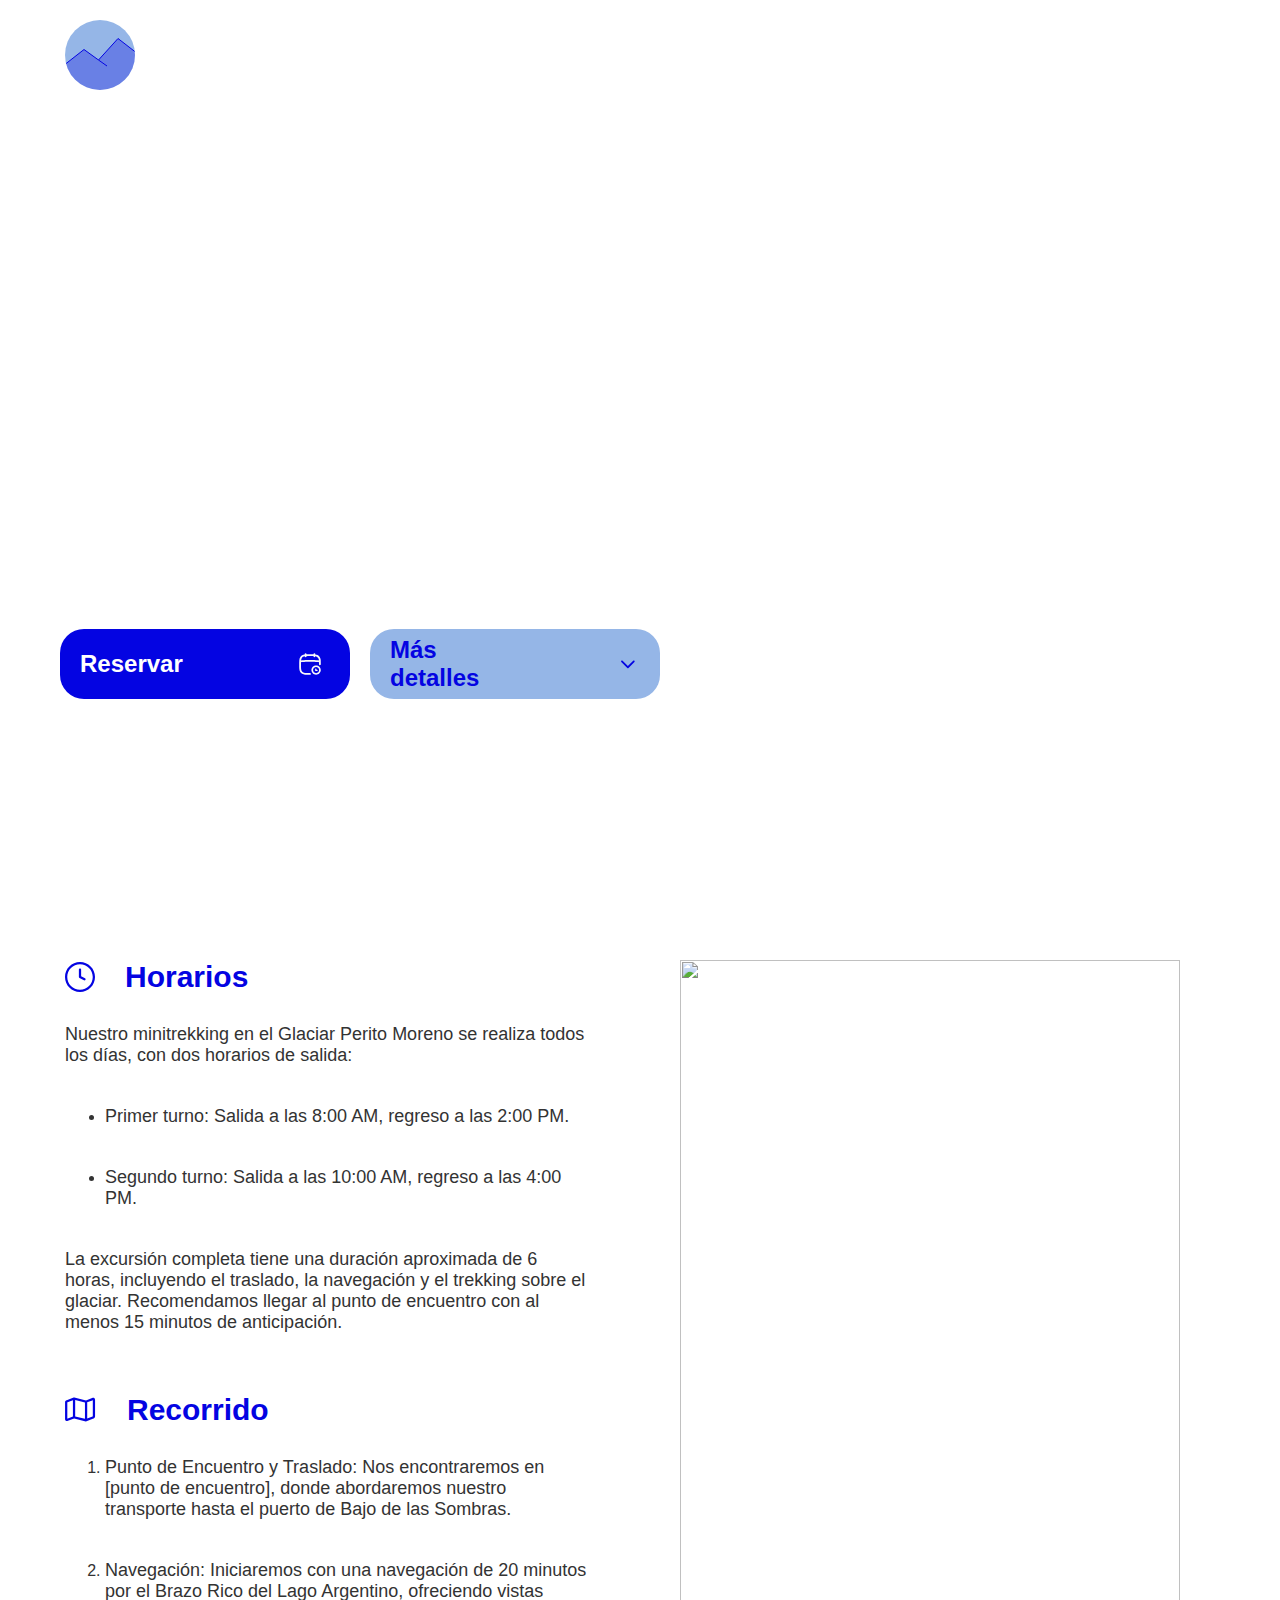
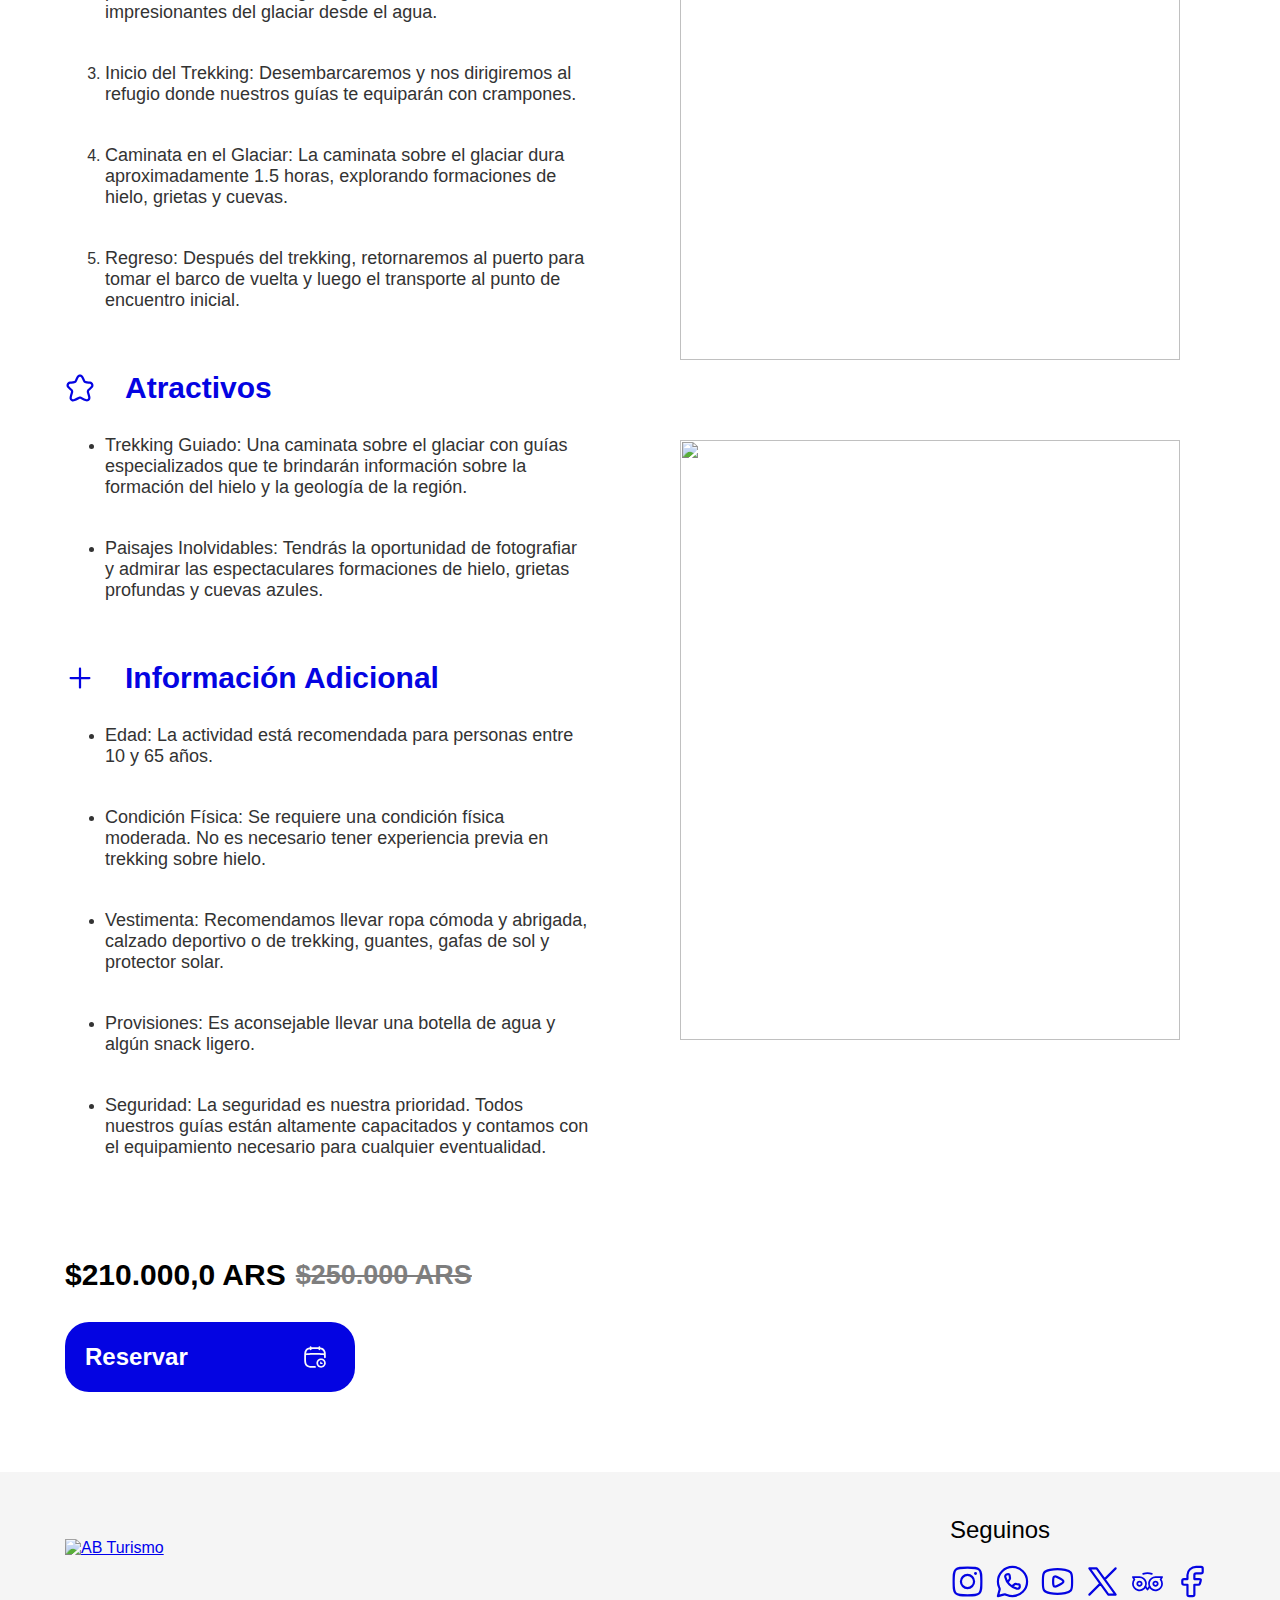
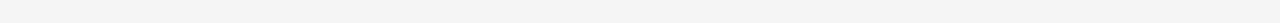
==== excursiones.html @ a598b3e5 "upd AB" ====
<!DOCTYPE html>
<html lang="es">

<head>
    <meta charset="UTF-8">
    <meta name="viewport" content="width=device-width, initial-scale=1.0">
    <title>AB Turismo - Descubrí la magia del Calafate</title>
    <link href="https://api.fontshare.com/v2/css?f[]=satoshi@1&display=swap" rel="stylesheet">
    <link rel="stylesheet" href="css/excursiones.css">
</head>

<body>
    <header>
        <div class="container">
            <nav>
                <div class="logo">
                    <a href="index.html">
                        <svg xmlns="http://www.w3.org/2000/svg" width="351" height="70" viewBox="0 0 351 70"
                            fill="none">
                            <path
                                d="M103.456 44H100.264L106.6 26.456H109.744L116.08 44H112.84L111.424 39.944H104.872L103.456 44ZM107.776 31.688L105.784 37.352H110.536L108.52 31.688C108.376 31.232 108.208 30.704 108.16 30.344C108.088 30.68 107.944 31.208 107.776 31.688ZM118.28 44V26.456H125.264C128.72 26.456 130.832 28.256 130.832 31.184C130.832 33.128 129.968 34.52 128.312 35.216C130.16 35.816 131.096 37.208 131.096 39.248C131.096 42.248 129.008 44 125.384 44H118.28ZM125 29.168H121.352V33.944H125.072C126.752 33.944 127.688 33.056 127.688 31.496C127.688 29.984 126.728 29.168 125 29.168ZM125.264 36.536H121.352V41.288H125.264C126.992 41.288 127.952 40.448 127.952 38.864C127.952 37.376 126.968 36.536 125.264 36.536ZM138.846 29.288V26.456H152.19V29.288H147.054V44H143.982V29.288H138.846ZM160.716 32.144H163.644V44H160.932L160.716 42.416C159.996 43.544 158.46 44.312 156.876 44.312C154.14 44.312 152.532 42.464 152.532 39.56V32.144H155.46V38.528C155.46 40.784 156.348 41.696 157.98 41.696C159.828 41.696 160.716 40.616 160.716 38.36V32.144ZM174.108 32.096V34.808H173.028C170.916 34.808 169.596 35.936 169.596 38.24V44H166.668V32.168H169.428L169.596 33.896C170.1 32.72 171.228 31.928 172.812 31.928C173.22 31.928 173.628 31.976 174.108 32.096ZM177.554 29.768C176.546 29.768 175.754 28.976 175.754 27.992C175.754 27.008 176.546 26.24 177.554 26.24C178.514 26.24 179.306 27.008 179.306 27.992C179.306 28.976 178.514 29.768 177.554 29.768ZM176.09 44V32.144H179.018V44H176.09ZM181.131 40.4H183.915C183.939 41.432 184.707 42.08 186.051 42.08C187.419 42.08 188.163 41.528 188.163 40.664C188.163 40.064 187.851 39.632 186.795 39.392L184.659 38.888C182.523 38.408 181.491 37.4 181.491 35.504C181.491 33.176 183.459 31.784 186.195 31.784C188.859 31.784 190.659 33.32 190.683 35.624H187.899C187.875 34.616 187.203 33.968 186.075 33.968C184.923 33.968 184.251 34.496 184.251 35.384C184.251 36.056 184.779 36.488 185.787 36.728L187.923 37.232C189.915 37.688 190.923 38.6 190.923 40.424C190.923 42.824 188.883 44.312 185.955 44.312C183.003 44.312 181.131 42.728 181.131 40.4ZM196.081 44H193.153V32.144H195.841L196.081 33.536C196.681 32.552 197.881 31.784 199.585 31.784C201.385 31.784 202.633 32.672 203.257 34.04C203.857 32.672 205.249 31.784 207.049 31.784C209.929 31.784 211.513 33.512 211.513 36.248V44H208.609V37.016C208.609 35.312 207.697 34.424 206.305 34.424C204.889 34.424 203.809 35.336 203.809 37.28V44H200.881V36.992C200.881 35.336 199.993 34.448 198.601 34.448C197.209 34.448 196.081 35.36 196.081 37.28V44ZM213.691 38.048C213.691 34.352 216.355 31.808 220.027 31.808C223.699 31.808 226.363 34.352 226.363 38.048C226.363 41.744 223.699 44.288 220.027 44.288C216.355 44.288 213.691 41.744 213.691 38.048ZM216.619 38.048C216.619 40.208 218.011 41.672 220.027 41.672C222.043 41.672 223.435 40.208 223.435 38.048C223.435 35.888 222.043 34.424 220.027 34.424C218.011 34.424 216.619 35.888 216.619 38.048Z"
                                fill="white" />
                            <g clip-path="url(#clip0_234_7)">
                                <path d="M-1.23482 -4H70.83V71.3623H-1.23482V-4Z" fill="#95B6E7" />
                                <path d="M19 29.5L-7 49.8841V72.1159L82 74L73 34L53 18.5L33.5 40L19 29.5Z"
                                    fill="#0404E2" fill-opacity="0.3" />
                                <path
                                    d="M33.5 40L19 29.5L-7 49.8841V72.1159L82 74L73 34L53 18.5L33.5 40ZM33.5 40L42 46M-1.23482 -4H70.83V71.3623H-1.23482V-4Z"
                                    stroke="#0404E2" />
                            </g>
                            <defs>
                                <clipPath id="clip0_234_7">
                                    <rect width="70" height="70" rx="35" fill="white" />
                                </clipPath>
                            </defs>
                        </svg>
                    </a>
                </div>
                <div class="nav-links">
                    <a href="index.html" class="nav-link-active">Inicio</a>
                    <a href="index.html#excursiones">Excursiones</a>
                    <a href="sobrenosotros.html">Sobre Nosotros</a>
                    <a href="#contacto">Contacto</a>
                </div>
            </nav>
        </div>
    </header>

    <section class="hero" id="inicio">
        <div class="hero-content">
            <h1>Minitrekking</h1>
            <p>¡Vive la Aventura en el Hielo!</p>
            <p>Embárcate en una experiencia única con nuestro minitrekking en el Glaciar Perito Moreno. Esta excursión es ideal para los amantes de la naturaleza y la aventura, permitiéndote caminar sobre uno de los glaciares más impresionantes del mundo.</p>
            <div class="price">
                <h2 id="left-separation">$210.000,0 ARS</h2> <h2 id="tachado">$250.000 ARS</h2>
            </div>
            <div class="btns">
                <a href="sobrenosotros.html" class="btn">Reservar <svg width="24" height="24" viewBox="0 0 24 24" fill="none" xmlns="http://www.w3.org/2000/svg">
                    <path fill-rule="evenodd" clip-rule="evenodd" d="M8.50004 2.10014C8.50004 1.60309 8.0971 1.20014 7.60004 1.20014C7.10299 1.20014 6.70004 1.60309 6.70004 2.10014V2.45054C5.68777 2.57804 4.8339 2.82131 4.07647 3.31163C3.33014 3.79475 2.69453 4.43036 2.2114 5.17668C1.66796 6.01618 1.42801 6.97415 1.31278 8.13494C1.2 9.27106 1.2 10.6943 1.20001 12.5011V12.5993C1.2 14.4061 1.2 15.8293 1.31278 16.9655C1.42801 18.1262 1.66796 19.0842 2.2114 19.9237C2.69453 20.67 3.33014 21.3056 4.07647 21.7888C4.91596 22.3321 5.87393 22.5721 7.03474 22.6873C8.17084 22.8001 9.59404 22.8001 11.4009 22.8001H12C12.4971 22.8001 12.9 22.3972 12.9 21.9001C12.9 21.4031 12.4971 21.0001 12 21.0001H11.45C9.58332 21.0001 8.24938 20.999 7.21254 20.8962C6.19013 20.7947 5.5543 20.6011 5.05462 20.2777C4.52153 19.9326 4.06752 19.4786 3.72242 18.9455C3.39896 18.4458 3.20546 17.81 3.10397 16.7876C3.00104 15.7508 3.00001 14.4168 3.00001 12.5502C3.00001 11.6678 3.00024 10.9044 3.01135 10.2352C3.40519 10.1883 3.95131 10.1303 4.64974 10.0721C6.27497 9.93665 8.72502 9.8002 12 9.8002C15.2749 9.8002 17.725 9.93665 19.3503 10.0721C20.0544 10.1308 20.6038 10.1893 20.9983 10.2364C20.9999 10.5731 21 10.9405 21 11.3438V12.2315C21 12.7286 21.4029 13.1315 21.9 13.1315C22.3971 13.1315 22.8 12.7286 22.8 12.2315V11.3101C22.8 11.2905 22.8 11.2709 22.8 11.2514V10.9501C22.7995 9.86887 22.7946 8.99731 22.7448 8.27914C22.6885 7.46749 22.5718 6.78515 22.305 6.1524C21.6665 4.63836 20.4618 3.43366 18.9478 2.79522C18.4434 2.58256 17.9076 2.46526 17.2999 2.3979V2.10014C17.2999 1.60309 16.897 1.20014 16.3999 1.20014C15.9029 1.20014 15.4999 1.60309 15.4999 2.10014V2.30747C14.9917 2.30023 14.4251 2.30023 13.7901 2.30024H11.4009C10.2984 2.30023 9.3388 2.30023 8.50004 2.32584V2.10014ZM15.4999 4.30013V4.10764C15.0027 4.10036 14.4295 4.10023 13.7563 4.10023H11.45C10.2753 4.10023 9.31153 4.10064 8.50004 4.1266V4.30013C8.50004 4.79718 8.0971 5.20013 7.60004 5.20013C7.10299 5.20013 6.70004 4.79718 6.70004 4.30013V4.26763C5.96724 4.37899 5.465 4.55699 5.05462 4.82264C4.52153 5.16774 4.06752 5.62175 3.72242 6.15484C3.39896 6.65452 3.20546 7.29034 3.10397 8.31275C3.10066 8.34613 3.09745 8.37982 3.09434 8.41381C3.47026 8.37199 3.93889 8.3251 4.50026 8.27831C6.17503 8.13875 8.67496 8.00021 12 8.00021C15.325 8.00021 17.8249 8.13875 19.4997 8.27831C20.0835 8.32696 20.5669 8.37572 20.9501 8.41879L20.9491 8.40362C20.8993 7.68518 20.8038 7.22519 20.6464 6.85177C20.1904 5.77031 19.3299 4.90981 18.2484 4.45379C17.9917 4.34556 17.6941 4.26665 17.2999 4.2117V4.30013C17.2999 4.79718 16.897 5.20013 16.3999 5.20013C15.9029 5.20013 15.4999 4.79718 15.4999 4.30013Z" fill="#F9F9F9"/>
                    <path d="M17.7964 16.5394C17.4465 16.5394 17.1628 16.823 17.1628 17.173V18.4243C17.1628 18.7741 17.4465 19.0578 17.7964 19.0578H19.0476C19.3977 19.0578 19.6812 18.7741 19.6812 18.4243C19.6812 18.0744 19.3977 17.7907 19.0476 17.7907H18.43V17.173C18.43 16.823 18.1463 16.5394 17.7964 16.5394Z" fill="#F9F9F9"/>
                    <path fill-rule="evenodd" clip-rule="evenodd" d="M18.112 15.0787C16.4367 15.0787 15.0785 16.4368 15.0785 18.1121C15.0785 19.7874 16.4367 21.1456 18.112 21.1456C19.7873 21.1456 21.1455 19.7874 21.1455 18.1121C21.1455 16.4368 19.7873 15.0787 18.112 15.0787ZM13.424 18.1121C13.424 15.523 15.5229 13.424 18.112 13.424C20.7011 13.424 22.8 15.523 22.8 18.1121C22.8 20.7012 20.7011 22.8001 18.112 22.8001C15.5229 22.8001 13.424 20.7012 13.424 18.1121Z" fill="#F9F9F9"/>
                    </svg>
                    </a>
                <a href="#excursiones" class="btn-2">Más detalles<svg width="24" height="24" viewBox="0 0 24 24" fill="none" xmlns="http://www.w3.org/2000/svg">
                    <path fill-rule="evenodd" clip-rule="evenodd" d="M5.36358 8.6636C5.71504 8.31213 6.2849 8.31213 6.63637 8.6636L12 14.0272L17.3636 8.6636C17.7151 8.31213 18.2849 8.31213 18.6363 8.6636C18.9878 9.01507 18.9878 9.58493 18.6363 9.93639L12.6363 15.9364C12.2849 16.2878 11.715 16.2878 11.3636 15.9364L5.36358 9.93639C5.01211 9.58493 5.01211 9.01507 5.36358 8.6636Z" fill="#0404E2"/>
                </svg>
            </a>
            </div>
        </div>
    </section>

    <section class="excursions" id="excursiones">
        <div class="container">
            <h2><svg width="30" height="30" viewBox="0 0 30 30" fill="none" xmlns="http://www.w3.org/2000/svg">
                <g clip-path="url(#clip0_3_352)">
                <path fill-rule="evenodd" clip-rule="evenodd" d="M15 6.375C15.6213 6.375 16.125 6.87868 16.125 7.5V14.3047L20.0031 16.2438C20.5588 16.5216 20.7842 17.1973 20.5062 17.7531C20.2284 18.3088 19.5527 18.5342 18.9969 18.2562L14.4969 16.0062C14.1157 15.8157 13.875 15.4262 13.875 15V7.5C13.875 6.87868 14.3787 6.375 15 6.375Z" fill="#0404E2"/>
                <path fill-rule="evenodd" clip-rule="evenodd" d="M15 27.75C22.0416 27.75 27.75 22.0416 27.75 15C27.75 7.95837 22.0416 2.25 15 2.25C7.95837 2.25 2.25 7.95837 2.25 15C2.25 22.0416 7.95837 27.75 15 27.75ZM15 30C23.2842 30 30 23.2842 30 15C30 6.71572 23.2842 0 15 0C6.71572 0 0 6.71572 0 15C0 23.2842 6.71572 30 15 30Z" fill="#0404E2"/>
                </g>
                <defs>
                <clipPath id="clip0_3_352">
                <rect width="30" height="30" fill="white"/>
                </clipPath>
                </defs>
                </svg>
                Horarios</h2>
            <p>Nuestro minitrekking en el Glaciar Perito Moreno se realiza todos los días, con dos horarios de salida:</p>
            <ul>
                <li><p>Primer turno: Salida a las 8:00 AM, regreso a las 2:00 PM.</p></li>
                <li><p>Segundo turno: Salida a las 10:00 AM, regreso a las 4:00 PM.</p></li> 
            </ul>
            <p>La excursión completa tiene una duración aproximada de 6 horas, incluyendo el traslado, la navegación y el trekking sobre el glaciar. Recomendamos llegar al punto de encuentro con al menos 15 minutos de anticipación.</p>
            
            <h2><svg width="32" height="30" viewBox="0 0 32 30" fill="none" xmlns="http://www.w3.org/2000/svg">
                <path fill-rule="evenodd" clip-rule="evenodd" d="M8.64034 2.48721C8.85663 2.40405 9.09318 2.38968 9.31789 2.44603L21.0102 5.37861L26.4874 3.27276C26.5079 3.26488 26.5284 3.25701 26.5488 3.24912C26.9585 3.09151 27.3743 2.93148 27.7296 2.85195C28.1262 2.76316 28.7049 2.7126 29.2479 3.08718C29.7908 3.46177 29.9508 4.02201 30.0102 4.42533C30.0633 4.78663 30.0632 5.2335 30.063 5.67355C30.063 5.65158 30.063 5.69559 30.063 5.67355V21.057C30.063 21.0694 30.063 21.082 30.063 21.0948C30.063 21.307 30.0632 21.5473 30.0402 21.7572C30.0131 22.0074 29.9452 22.3156 29.7429 22.6176C29.5404 22.9195 29.2815 23.0988 29.0607 23.2185C28.8756 23.3188 28.6536 23.4094 28.4577 23.4894L21.5075 26.3286C21.2854 26.4193 21.0405 26.4367 20.8081 26.3784L9.11572 23.4459L3.63855 25.5517C3.61809 25.5595 3.59759 25.5675 3.57708 25.5753C3.16755 25.7329 2.75167 25.893 2.3964 25.9725C1.99978 26.0613 1.42107 26.1118 0.878124 25.7373C0.335183 25.3627 0.175146 24.8025 0.11585 24.3991C0.0627324 24.0378 0.062868 23.5909 0.0630017 23.1508C0.0630084 23.1289 0.0630152 23.1069 0.0630152 23.0848V7.6017C0.0630152 7.58895 0.0630101 7.57608 0.063005 7.56312C0.0629187 7.34631 0.0628212 7.1013 0.0864476 6.88758C0.114592 6.633 0.184616 6.31903 0.394104 6.01342C0.603593 5.7078 0.870765 5.52984 1.09764 5.41237C1.2881 5.31376 1.51618 5.22618 1.71801 5.14867C1.73008 5.14404 1.74206 5.13943 1.75392 5.13487L8.64034 2.48721ZM10.1727 21.3769L19.9533 23.8299V7.44757L10.1727 4.99449V21.3769ZM7.91567 5.19079V21.4822L2.83086 23.4373C2.63145 23.514 2.46673 23.5771 2.32292 23.6295C2.32012 23.476 2.32007 23.299 2.32007 23.0848V7.6017C2.32007 7.49757 2.32009 7.41447 2.32104 7.34284C2.38737 7.31634 2.46469 7.28656 2.56163 7.2493L7.91567 5.19079ZM22.2104 7.34217V23.5966L27.5716 21.4065C27.6657 21.3681 27.7407 21.3373 27.805 21.31C27.8059 21.2401 27.806 21.1588 27.806 21.057V5.73958C27.806 5.52534 27.8058 5.3484 27.8031 5.19495C27.6593 5.24725 27.4945 5.31051 27.295 5.38717L22.2104 7.34217Z" fill="#0404E2"/>
                </svg>
                Recorrido</h2>
                <ol>
                    <li><p>Punto de Encuentro y Traslado: Nos encontraremos en [punto de encuentro], donde abordaremos nuestro transporte hasta el puerto de Bajo de las Sombras.</p></li>
                    <li><p>Navegación: Iniciaremos con una navegación de 20 minutos por el Brazo Rico del Lago Argentino, ofreciendo vistas impresionantes del glaciar desde el agua.</p></li>
                    <li><p>Inicio del Trekking: Desembarcaremos y nos dirigiremos al refugio donde nuestros guías te equiparán con crampones.</p></li>
                    <li><p>Caminata en el Glaciar: La caminata sobre el glaciar dura aproximadamente 1.5 horas, explorando formaciones de hielo, grietas y cuevas.</p></li>
                    <li><p>Regreso: Después del trekking, retornaremos al puerto para tomar el barco de vuelta y luego el transporte al punto de encuentro inicial.</p></li>
                </ol>
            
            <h2><svg width="30" height="30" viewBox="0 0 30 30" fill="none" xmlns="http://www.w3.org/2000/svg">
                <path fill-rule="evenodd" clip-rule="evenodd" d="M13.1807 1.95946C14.3163 1.34685 15.6837 1.34685 16.8192 1.95946C17.516 2.33535 17.9939 3.01117 18.4058 3.73965C18.8244 4.47982 19.2836 5.48215 19.8543 6.72826L19.8773 6.77845C20.1975 7.47781 20.2713 7.61179 20.3543 7.7064C20.4648 7.83252 20.6022 7.93234 20.7564 7.99861C20.8719 8.04832 21.0222 8.077 21.7862 8.16561L22.0137 8.19199C23.3019 8.34138 24.3383 8.46156 25.1292 8.61886C25.9071 8.7736 26.6586 8.99901 27.2169 9.49651C28.25 10.417 28.7067 11.823 28.412 13.175C28.2527 13.9057 27.7772 14.5299 27.2387 15.1125C26.6913 15.7047 25.9235 16.4112 24.969 17.2895L24.9306 17.3247C24.3384 17.8696 24.2283 17.9874 24.1631 18.0993C24.0647 18.2685 24.012 18.4604 24.0101 18.6559C24.0089 18.7855 24.0434 18.9431 24.2739 19.7141L24.3291 19.8987C24.7829 21.417 25.1466 22.6346 25.3368 23.5875C25.5231 24.522 25.6037 25.4622 25.221 26.2797C24.7494 27.2871 23.8634 28.0398 22.7931 28.3425C21.9248 28.5881 21.0102 28.3565 20.1182 28.0214C19.2087 27.6797 18.0663 27.1236 16.6416 26.4303L16.196 26.2134C15.4503 25.8504 15.2988 25.7915 15.162 25.7729C15.0582 25.7588 14.9529 25.759 14.8491 25.774C14.7124 25.7938 14.5614 25.854 13.8188 26.2228L13.425 26.4183C11.9853 27.1334 10.8313 27.7065 9.91253 28.0595C9.01217 28.4055 8.08776 28.6461 7.20912 28.3983C6.15069 28.0996 5.27153 27.3606 4.79529 26.3691C4.39995 25.546 4.47795 24.5938 4.66371 23.6472C4.85327 22.6812 5.21915 21.4457 5.67563 19.9039L5.73198 19.7137C5.96022 18.9429 5.99429 18.7855 5.99277 18.6561C5.99051 18.4611 5.93775 18.2701 5.83968 18.1018C5.77451 17.99 5.66454 17.8724 5.07302 17.3281L5.03454 17.2927C4.07861 16.4131 3.3096 15.7054 2.76144 15.1123C2.22222 14.5288 1.74618 13.9035 1.5873 13.1715C1.29439 11.8217 1.75016 10.4187 2.78033 9.49894C3.33908 9.00009 4.09164 8.77414 4.87079 8.61906C5.66286 8.46142 6.70083 8.34106 7.99113 8.19144L8.2139 8.16561C8.97788 8.077 9.12804 8.04832 9.24365 7.99861C9.39776 7.93234 9.53513 7.83252 9.64575 7.7064C9.72875 7.61179 9.80243 7.47781 10.1228 6.77845L10.1457 6.72829C10.7165 5.48217 11.1756 4.47984 11.5942 3.73965C12.0062 3.01117 12.484 2.33535 13.1807 1.95946ZM15.7491 3.94386C15.2816 3.6916 14.7185 3.6916 14.2509 3.94386C14.15 3.99829 13.9339 4.18197 13.5562 4.84974C13.1908 5.49589 12.7712 6.40959 12.1721 7.71751C12.1553 7.75437 12.1386 7.79094 12.122 7.82721C11.8813 8.35426 11.6696 8.81785 11.3402 9.19338C11.0084 9.57172 10.5962 9.87121 10.1339 10.07C9.67508 10.2673 9.16886 10.3254 8.59332 10.3915C8.55372 10.396 8.51378 10.4006 8.47352 10.4053L8.30267 10.4251C6.94842 10.5821 6.00212 10.6928 5.31072 10.8304C4.59581 10.9727 4.36172 11.1093 4.28147 11.181C3.85727 11.5597 3.6696 12.1374 3.79022 12.6932C3.81303 12.7983 3.92211 13.0465 4.41687 13.5819C4.89536 14.0997 5.5959 14.7456 6.59922 15.6688C6.63056 15.6976 6.66167 15.7262 6.69251 15.7545C7.13747 16.163 7.52817 16.5216 7.78752 16.967C8.08176 17.4722 8.24001 18.0451 8.24684 18.6297C8.25285 19.1451 8.10165 19.6535 7.92945 20.2325C7.91753 20.2726 7.90548 20.3132 7.89339 20.354L7.85468 20.4847C7.37652 22.0995 7.04228 23.2327 6.87572 24.0815C6.70295 24.962 6.77099 25.2757 6.82718 25.3927C7.02327 25.8009 7.38528 26.1053 7.82111 26.2283C7.94597 26.2635 8.26677 26.2766 9.10421 25.9548C9.91148 25.6446 10.97 25.1203 12.4781 24.3713L12.8163 24.2034C12.8551 24.184 12.8937 24.1649 12.9319 24.1458C13.492 23.8668 13.9863 23.6205 14.5274 23.5425C14.8385 23.4977 15.1544 23.4963 15.4659 23.5387C16.0076 23.6124 16.5038 23.8548 17.0661 24.1293C17.1045 24.1481 17.1432 24.167 17.1822 24.186L17.5727 24.3759C19.0653 25.1025 20.1125 25.6107 20.9109 25.9107C21.7385 26.2216 22.0559 26.208 22.1798 26.1729C22.6205 26.0483 22.9853 25.7383 23.1795 25.3234C23.2341 25.2067 23.2991 24.8958 23.1261 24.0285C22.9593 23.1919 22.6271 22.0763 22.1516 20.4854L22.1141 20.3598C22.1019 20.319 22.0898 20.2785 22.0776 20.2383C21.9038 19.6591 21.7512 19.1507 21.756 18.6349C21.7616 18.0478 21.9197 17.4723 22.215 16.9649C22.4745 16.5192 22.8656 16.1601 23.3111 15.7514C23.342 15.723 23.373 15.6943 23.4044 15.6654C24.4062 14.7437 25.1057 14.0989 25.5834 13.5819C26.0775 13.0474 26.1866 12.7996 26.2095 12.6946C26.3309 12.1379 26.1428 11.559 25.7174 11.18C25.6373 11.1085 25.4034 10.9722 24.6896 10.8302C23.9991 10.6929 23.0544 10.5825 21.7023 10.4257L21.5265 10.4053C21.4862 10.4006 21.4463 10.396 21.4067 10.3915C20.8311 10.3254 20.325 10.2673 19.866 10.07C19.4037 9.87121 18.9917 9.57172 18.6597 9.19338C18.3303 8.81785 18.1187 8.35426 17.8781 7.82721C17.8614 7.79094 17.8448 7.75437 17.8278 7.71751C17.2289 6.40959 16.8092 5.49589 16.4438 4.84974C16.0661 4.18197 15.8501 3.99829 15.7491 3.94386Z" fill="#0404E2"/>
                </svg>
                Atractivos</h2>
                <ul>
                    <li><p>Trekking Guiado: Una caminata sobre el glaciar con guías especializados que te brindarán información sobre la formación del hielo y la geología de la región.</p></li>
                    <li><p>Paisajes Inolvidables: Tendrás la oportunidad de fotografiar y admirar las espectaculares formaciones de hielo, grietas profundas y cuevas azules.</p></li>
                </ul>

            <h2><svg width="30" height="30" viewBox="0 0 30 30" fill="none" xmlns="http://www.w3.org/2000/svg">
                <path fill-rule="evenodd" clip-rule="evenodd" d="M15 4.5C15.6213 4.5 16.125 5.00368 16.125 5.625V13.875H24.375C24.9963 13.875 25.5 14.3787 25.5 15C25.5 15.6213 24.9963 16.125 24.375 16.125H16.125V24.375C16.125 24.9963 15.6213 25.5 15 25.5C14.3787 25.5 13.875 24.9963 13.875 24.375V16.125H5.625C5.00368 16.125 4.5 15.6213 4.5 15C4.5 14.3787 5.00368 13.875 5.625 13.875H13.875V5.625C13.875 5.00368 14.3787 4.5 15 4.5Z" fill="#0404E2"/>
                </svg>
                Información Adicional</h2>
                <ul>
                    <li><p>Edad: La actividad está recomendada para personas entre 10 y 65 años.</p></li>
                    <li><p>Condición Física: Se requiere una condición física moderada. No es necesario tener experiencia previa en trekking sobre hielo.</p></li>
                    <li><p>Vestimenta: Recomendamos llevar ropa cómoda y abrigada, calzado deportivo o de trekking, guantes, gafas de sol y protector solar.</p></li>
                    <li><p>Provisiones: Es aconsejable llevar una botella de agua y algún snack ligero.</p></li>
                    <li><p>Seguridad: La seguridad es nuestra prioridad. Todos nuestros guías están altamente capacitados y contamos con el equipamiento necesario para cualquier eventualidad.</p></li>
                </ul>
                <div class="price">
                    <h2 id="price">$210.000,0 ARS</h2> <h2 id="tachado-2">$250.000 ARS</h2>
                </div>
                <a href="sobrenosotros.html" class="btn">Reservar <svg width="24" height="24" viewBox="0 0 24 24" fill="none" xmlns="http://www.w3.org/2000/svg">
                    <path fill-rule="evenodd" clip-rule="evenodd" d="M8.50004 2.10014C8.50004 1.60309 8.0971 1.20014 7.60004 1.20014C7.10299 1.20014 6.70004 1.60309 6.70004 2.10014V2.45054C5.68777 2.57804 4.8339 2.82131 4.07647 3.31163C3.33014 3.79475 2.69453 4.43036 2.2114 5.17668C1.66796 6.01618 1.42801 6.97415 1.31278 8.13494C1.2 9.27106 1.2 10.6943 1.20001 12.5011V12.5993C1.2 14.4061 1.2 15.8293 1.31278 16.9655C1.42801 18.1262 1.66796 19.0842 2.2114 19.9237C2.69453 20.67 3.33014 21.3056 4.07647 21.7888C4.91596 22.3321 5.87393 22.5721 7.03474 22.6873C8.17084 22.8001 9.59404 22.8001 11.4009 22.8001H12C12.4971 22.8001 12.9 22.3972 12.9 21.9001C12.9 21.4031 12.4971 21.0001 12 21.0001H11.45C9.58332 21.0001 8.24938 20.999 7.21254 20.8962C6.19013 20.7947 5.5543 20.6011 5.05462 20.2777C4.52153 19.9326 4.06752 19.4786 3.72242 18.9455C3.39896 18.4458 3.20546 17.81 3.10397 16.7876C3.00104 15.7508 3.00001 14.4168 3.00001 12.5502C3.00001 11.6678 3.00024 10.9044 3.01135 10.2352C3.40519 10.1883 3.95131 10.1303 4.64974 10.0721C6.27497 9.93665 8.72502 9.8002 12 9.8002C15.2749 9.8002 17.725 9.93665 19.3503 10.0721C20.0544 10.1308 20.6038 10.1893 20.9983 10.2364C20.9999 10.5731 21 10.9405 21 11.3438V12.2315C21 12.7286 21.4029 13.1315 21.9 13.1315C22.3971 13.1315 22.8 12.7286 22.8 12.2315V11.3101C22.8 11.2905 22.8 11.2709 22.8 11.2514V10.9501C22.7995 9.86887 22.7946 8.99731 22.7448 8.27914C22.6885 7.46749 22.5718 6.78515 22.305 6.1524C21.6665 4.63836 20.4618 3.43366 18.9478 2.79522C18.4434 2.58256 17.9076 2.46526 17.2999 2.3979V2.10014C17.2999 1.60309 16.897 1.20014 16.3999 1.20014C15.9029 1.20014 15.4999 1.60309 15.4999 2.10014V2.30747C14.9917 2.30023 14.4251 2.30023 13.7901 2.30024H11.4009C10.2984 2.30023 9.3388 2.30023 8.50004 2.32584V2.10014ZM15.4999 4.30013V4.10764C15.0027 4.10036 14.4295 4.10023 13.7563 4.10023H11.45C10.2753 4.10023 9.31153 4.10064 8.50004 4.1266V4.30013C8.50004 4.79718 8.0971 5.20013 7.60004 5.20013C7.10299 5.20013 6.70004 4.79718 6.70004 4.30013V4.26763C5.96724 4.37899 5.465 4.55699 5.05462 4.82264C4.52153 5.16774 4.06752 5.62175 3.72242 6.15484C3.39896 6.65452 3.20546 7.29034 3.10397 8.31275C3.10066 8.34613 3.09745 8.37982 3.09434 8.41381C3.47026 8.37199 3.93889 8.3251 4.50026 8.27831C6.17503 8.13875 8.67496 8.00021 12 8.00021C15.325 8.00021 17.8249 8.13875 19.4997 8.27831C20.0835 8.32696 20.5669 8.37572 20.9501 8.41879L20.9491 8.40362C20.8993 7.68518 20.8038 7.22519 20.6464 6.85177C20.1904 5.77031 19.3299 4.90981 18.2484 4.45379C17.9917 4.34556 17.6941 4.26665 17.2999 4.2117V4.30013C17.2999 4.79718 16.897 5.20013 16.3999 5.20013C15.9029 5.20013 15.4999 4.79718 15.4999 4.30013Z" fill="#F9F9F9"/>
                    <path d="M17.7964 16.5394C17.4465 16.5394 17.1628 16.823 17.1628 17.173V18.4243C17.1628 18.7741 17.4465 19.0578 17.7964 19.0578H19.0476C19.3977 19.0578 19.6812 18.7741 19.6812 18.4243C19.6812 18.0744 19.3977 17.7907 19.0476 17.7907H18.43V17.173C18.43 16.823 18.1463 16.5394 17.7964 16.5394Z" fill="#F9F9F9"/>
                    <path fill-rule="evenodd" clip-rule="evenodd" d="M18.112 15.0787C16.4367 15.0787 15.0785 16.4368 15.0785 18.1121C15.0785 19.7874 16.4367 21.1456 18.112 21.1456C19.7873 21.1456 21.1455 19.7874 21.1455 18.1121C21.1455 16.4368 19.7873 15.0787 18.112 15.0787ZM13.424 18.1121C13.424 15.523 15.5229 13.424 18.112 13.424C20.7011 13.424 22.8 15.523 22.8 18.1121C22.8 20.7012 20.7011 22.8001 18.112 22.8001C15.5229 22.8001 13.424 20.7012 13.424 18.1121Z" fill="#F9F9F9"/>
                    </svg>
                    </a>
        </div>
        <section class="excursiones-img">
                        <img src="https://tmdm.com.ar/u/public/3f0cd3cf-f19e-4e4c-8a8e-f957d89681f2.webp" id="img-grande">
                        <img src="https://tmdm.com.ar/u/public/bee063af-033a-4d9c-b2e8-0c0df512de1b.webp" id="img-chica">
        </section>
    </section>

    <footer>
        <div class="container">
            <div class="footer-content">
                <div class="footer-logo">
                    <a href="index.html"><img
                            src="https://storage.googleapis.com/finguru_static/logo_footer_6bc05966b9/logo_footer_6bc05966b9.svg"
                            alt="AB Turismo"></a>
                </div>
                <div class="footer-social">
                    <p>Seguinos</p>
                    <div class="social-icons">
                        <a href="#" aria-label="Instagram">
                            <svg xmlns="http://www.w3.org/2000/svg" viewBox="0 0 24 24" width="24" height="24"
                                color="#0404e2" fill="none">
                                <path
                                    d="M2.5 12C2.5 7.52166 2.5 5.28249 3.89124 3.89124C5.28249 2.5 7.52166 2.5 12 2.5C16.4783 2.5 18.7175 2.5 20.1088 3.89124C21.5 5.28249 21.5 7.52166 21.5 12C21.5 16.4783 21.5 18.7175 20.1088 20.1088C18.7175 21.5 16.4783 21.5 12 21.5C7.52166 21.5 5.28249 21.5 3.89124 20.1088C2.5 18.7175 2.5 16.4783 2.5 12Z"
                                    stroke="currentColor" stroke-width="1.5" stroke-linejoin="round" />
                                <path
                                    d="M16.5 12C16.5 14.4853 14.4853 16.5 12 16.5C9.51472 16.5 7.5 14.4853 7.5 12C7.5 9.51472 9.51472 7.5 12 7.5C14.4853 7.5 16.5 9.51472 16.5 12Z"
                                    stroke="currentColor" stroke-width="1.5" />
                                <path d="M17.5078 6.5L17.4988 6.5" stroke="currentColor" stroke-width="2"
                                    stroke-linecap="round" stroke-linejoin="round" />
                            </svg>
                        </a>
                        <a href="#" aria-label="WhatsApp">
                            <svg xmlns="http://www.w3.org/2000/svg" viewBox="0 0 24 24" width="24" height="24"
                                color="#0404e2" fill="none">
                                <path
                                    d="M12 22C17.5228 22 22 17.5228 22 12C22 6.47715 17.5228 2 12 2C6.47715 2 2 6.47715 2 12C2 13.3789 2.27907 14.6926 2.78382 15.8877C3.06278 16.5481 3.20226 16.8784 3.21953 17.128C3.2368 17.3776 3.16334 17.6521 3.01642 18.2012L2 22L5.79877 20.9836C6.34788 20.8367 6.62244 20.7632 6.87202 20.7805C7.12161 20.7977 7.45185 20.9372 8.11235 21.2162C9.30745 21.7209 10.6211 22 12 22Z"
                                    stroke="currentColor" stroke-width="1.5" stroke-linejoin="round" />
                                <path
                                    d="M8.58815 12.3773L9.45909 11.2956C9.82616 10.8397 10.2799 10.4153 10.3155 9.80826C10.3244 9.65494 10.2166 8.96657 10.0008 7.58986C9.91601 7.04881 9.41086 7 8.97332 7C8.40314 7 8.11805 7 7.83495 7.12931C7.47714 7.29275 7.10979 7.75231 7.02917 8.13733C6.96539 8.44196 7.01279 8.65187 7.10759 9.07169C7.51023 10.8548 8.45481 12.6158 9.91948 14.0805C11.3842 15.5452 13.1452 16.4898 14.9283 16.8924C15.3481 16.9872 15.558 17.0346 15.8627 16.9708C16.2477 16.8902 16.7072 16.5229 16.8707 16.165C17 15.8819 17 15.5969 17 15.0267C17 14.5891 16.9512 14.084 16.4101 13.9992C15.0334 13.7834 14.3451 13.6756 14.1917 13.6845C13.5847 13.7201 13.1603 14.1738 12.7044 14.5409L11.6227 15.4118"
                                    stroke="currentColor" stroke-width="1.5" />
                            </svg>
                        </a>
                        <a href="#" aria-label="YouTube">
                            <svg xmlns="http://www.w3.org/2000/svg" viewBox="0 0 24 24" width="24" height="24"
                                color="#0404e2" fill="none">
                                <path
                                    d="M12 20.5C13.8097 20.5 15.5451 20.3212 17.1534 19.9934C19.1623 19.5839 20.1668 19.3791 21.0834 18.2006C22 17.0221 22 15.6693 22 12.9635V11.0365C22 8.33073 22 6.97787 21.0834 5.79937C20.1668 4.62088 19.1623 4.41613 17.1534 4.00662C15.5451 3.67877 13.8097 3.5 12 3.5C10.1903 3.5 8.45489 3.67877 6.84656 4.00662C4.83766 4.41613 3.83321 4.62088 2.9166 5.79937C2 6.97787 2 8.33073 2 11.0365V12.9635C2 15.6693 2 17.0221 2.9166 18.2006C3.83321 19.3791 4.83766 19.5839 6.84656 19.9934C8.45489 20.3212 10.1903 20.5 12 20.5Z"
                                    stroke="currentColor" stroke-width="1.5" />
                                <path
                                    d="M15.9621 12.3129C15.8137 12.9187 15.0241 13.3538 13.4449 14.2241C11.7272 15.1705 10.8684 15.6438 10.1728 15.4615C9.9372 15.3997 9.7202 15.2911 9.53799 15.1438C9 14.7089 9 13.8059 9 12C9 10.1941 9 9.29112 9.53799 8.85618C9.7202 8.70886 9.9372 8.60029 10.1728 8.53854C10.8684 8.35621 11.7272 8.82945 13.4449 9.77593C15.0241 10.6462 15.8137 11.0813 15.9621 11.6871C16.0126 11.8933 16.0126 12.1067 15.9621 12.3129Z"
                                    stroke="currentColor" stroke-width="1.5" stroke-linejoin="round" />
                            </svg>
                        </a>
                        <a href="#" aria-label="X (Twitter)">
                            <svg xmlns="http://www.w3.org/2000/svg" viewBox="0 0 24 24" width="24" height="24" color="#0404e2" fill="none">
                                <path d="M3 21L10.5484 13.4516M21 3L13.4516 10.5484M13.4516 10.5484L8 3H3L10.5484 13.4516M13.4516 10.5484L21 21H16L10.5484 13.4516" stroke="currentColor" stroke-width="1.5" stroke-linecap="round" stroke-linejoin="round" />
                            </svg>
                        </a>
                        <a href="#" aria-label="TripAdvisor">
                            <svg width="24" height="24" viewBox="0 0 40 40" fill="none"
                                xmlns="http://www.w3.org/2000/svg">
                                <g clip-path="url(#clip0_3_114)">
                                    <path
                                        d="M8.33334 22.5C8.33334 23.163 8.59673 23.7989 9.06557 24.2678C9.53441 24.7366 10.1703 25 10.8333 25C11.4964 25 12.1323 24.7366 12.6011 24.2678C13.0699 23.7989 13.3333 23.163 13.3333 22.5C13.3333 21.837 13.0699 21.2011 12.6011 20.7322C12.1323 20.2634 11.4964 20 10.8333 20C10.1703 20 9.53441 20.2634 9.06557 20.7322C8.59673 21.2011 8.33334 21.837 8.33334 22.5Z"
                                        stroke="currentColor" stroke-width="2" stroke-linecap="round"
                                        stroke-linejoin="round" />
                                    <path
                                        d="M26.6667 22.5C26.6667 23.163 26.9301 23.7989 27.3989 24.2678C27.8677 24.7366 28.5036 25 29.1667 25C29.8297 25 30.4656 24.7366 30.9344 24.2678C31.4033 23.7989 31.6667 23.163 31.6667 22.5C31.6667 21.837 31.4033 21.2011 30.9344 20.7322C30.4656 20.2634 29.8297 20 29.1667 20C28.5036 20 27.8677 20.2634 27.3989 20.7322C26.9301 21.2011 26.6667 21.837 26.6667 22.5Z"
                                        stroke="currentColor" stroke-width="2" stroke-linecap="round"
                                        stroke-linejoin="round" />
                                    <path
                                        d="M29.1667 15C27.4655 15.0002 25.8149 15.5787 24.4859 16.6406C23.1568 17.7025 22.2283 19.1846 21.8526 20.8438C21.4769 22.503 21.6765 24.2406 22.4185 25.7714C23.1605 27.3022 24.4009 28.5353 25.9361 29.2682C27.4713 30.0011 29.21 30.1904 30.867 29.8049C32.5239 29.4194 34.0005 28.4821 35.0545 27.1468C36.1085 25.8114 36.6772 24.1575 36.6673 22.4563C36.6574 20.7552 36.0695 19.108 35 17.785L36.6667 15H29.1667Z"
                                        stroke="currentColor" stroke-width="2" stroke-linecap="round"
                                        stroke-linejoin="round" />
                                    <path
                                        d="M10.8333 15C12.5345 15.0002 14.1851 15.5787 15.5141 16.6406C16.8432 17.7025 17.7717 19.1846 18.1474 20.8438C18.5231 22.503 18.3235 24.2406 17.5815 25.7714C16.8395 27.3022 15.5991 28.5353 14.0639 29.2682C12.5287 30.0011 10.79 30.1904 9.13305 29.8049C7.47613 29.4194 5.99949 28.4821 4.9455 27.1468C3.89151 25.8114 3.32279 24.1575 3.33269 22.4563C3.3426 20.7552 3.93053 19.108 5 17.785L3.33334 15H10.8333Z"
                                        stroke="currentColor" stroke-width="2" stroke-linecap="round"
                                        stroke-linejoin="round" />
                                    <path d="M17.5 25.8333L20 29.1666L22.5 25.8333" stroke="currentColor"
                                        stroke-width="2" stroke-linecap="round" stroke-linejoin="round" />
                                    <path d="M15 11.25C18.3333 10.1383 21.6667 10.1383 25 11.25" stroke="currentColor"
                                        stroke-width="2" stroke-linecap="round" stroke-linejoin="round" />
                                </g>
                                <defs>
                                    <clipPath id="clip0_3_114">
                                        <rect width="40" height="40" fill="white" />
                                    </clipPath>
                                </defs>
                            </svg>
                        </a>
                        <a href="#" aria-label="Facebook">
                            <svg xmlns="http://www.w3.org/2000/svg" viewBox="0 0 24 24" width="24" height="24"
                                color="#0404e2" fill="none">
                                <path fill-rule="evenodd" clip-rule="evenodd"
                                    d="M6.18182 10.3333C5.20406 10.3333 5 10.5252 5 11.4444V13.1111C5 14.0304 5.20406 14.2222 6.18182 14.2222H8.54545V20.8889C8.54545 21.8081 8.74951 22 9.72727 22H12.0909C13.0687 22 13.2727 21.8081 13.2727 20.8889V14.2222H15.9267C16.6683 14.2222 16.8594 14.0867 17.0631 13.4164L17.5696 11.7497C17.9185 10.6014 17.7035 10.3333 16.4332 10.3333H13.2727V7.55556C13.2727 6.94191 13.8018 6.44444 14.4545 6.44444H17.8182C18.7959 6.44444 19 6.25259 19 5.33333V3.11111C19 2.19185 18.7959 2 17.8182 2H14.4545C11.191 2 8.54545 4.48731 8.54545 7.55556V10.3333H6.18182Z"
                                    stroke="currentColor" stroke-width="1.5" stroke-linejoin="round" />
                            </svg>
                        </a>
                    </div>
                </div>
            </div>
        </div>
    </footer>
</body>

</html>
---- css/excursiones.css ----
@import url('https://api.fontshare.com/v2/css?f[]=satoshi@1&display=swap');

body, html {
    margin: 0;
    padding: 0;
    font-family: 'Satoshi', sans-serif;
    color: #333;
}
.container {
    max-width: 100%;
    margin-left: 45px;
    margin-right: 50px;
    padding: 0 20px;
}
.container h1 {
    font-size: 60px;
    margin-bottom: 65px;
    color: #0404E2;
    width: min(650px, 100%);
    margin-left: auto;
    margin-right: auto;
}
.container p{
    font-size: 18px;
    max-width: 700px;
    margin-bottom: 40px;
}
ul li p {
    font-size: 18px;
    margin: 0;
    max-width: 700px;
}
.container-description {
    text-align: center;
    margin: 0;
}
.container-encontrar {
    width: min(650px, 100%);
    margin-left: auto;
    margin-right: auto;
    text-align: center;
}
.container-encontrar h2{
  font-size: 30px;
    margin-bottom: 30px;
    color: #0404E2;
}
.container-encontrar p{
    font-size: 18px;
    margin-bottom: 40px;
}
header {
    position: absolute;
    width: 100%;
    z-index: 1000;
    padding: 20px 0;
}

nav {
    display: flex;
    justify-content: space-between;
    align-items: center;
}

.logo img {
    height: 60px;
    margin-top: 10px;
}
.nav-links a {
    color: #fff;
    text-decoration: none;
    margin-left: 20px;
    font-size: large;
}
.nav-links a:not(.nav-link-active) {
    font-weight: 500;
}
.nav-link-active {
    font-weight: 700;
}
.nav-links a:hover {
    font-weight: 700;
    transition: all 0.3s ease;
}
.nav-links-light a {
    color: #000;
    text-decoration: none;
    margin-left: 20px;
    font-size: large;
}
.nav-links-light a:hover {
    font-weight: 700;
    transition: all 0.3s ease;
}
.hero {
    background-image: url('https://tmdm.com.ar/u/public/IMG_4085.jpeg');
    background-size: cover;
    background-position: center;
    height: 100vh;
    display: flex;
    align-items: center;
    justify-content: left;
    text-align: left;
    color: white;
}
.hero-content h1 {
    font-size: 70px;
    margin-bottom: 20px;
    width: min(800px, 100%);
    margin-left: 60px;
    margin-right: auto;
}
.hero-content h2 {
    font-size: 30px;
    margin-left: 10px;
    margin-bottom: 30px;
}    
.hero-content p {
    font-size: 24px;
    margin-bottom: 30px;
    margin-left: 60px;
    margin-right: auto;
    max-width: 600px;
}
#left-separation { 
    margin-left: 60px;
} 
#tachado { 
    text-decoration: line-through;
    opacity: 0.5;
    margin-left: 10px;
}
#price { 
    font-size: 30px;
    color: #000 !important;
}
#tachado-2 { 
    text-decoration: line-through;
    font-size: 27px;
    color: #000 !important;
    opacity: 0.5;
    margin-left: 10px;
}
.price {
    display: flex;
    flex-direction: row;
    gap: 0;
}
.btns {
    display: flex;
    flex-direction: row;
    gap: 20px;
    margin-left: 60px;
}
.btn {
    background-color: #0404E2;
    color: white;
    padding: 0 20px;
    text-decoration: none;
    border-radius: 24px;
    font-weight: 700;
    font-size: 24px;
    font-family: 'Satoshi', sans-serif;
    display: flex;
    flex-direction: row;
    align-items: center;
    justify-content: left;
    transition: background-color 0.3s;
    border: none;
    cursor: pointer;
    width: min(250px, 100%);
    height: 70px;
    margin-bottom: 40px;
    gap: 115px;    
}

.btn:hover {
    background-color: #0303b3;
}
.btn-2 {
    background-color: #95B6E7;
    color: #0404e2;
    padding: 0 20px;
    text-decoration: none;
    border-radius: 24px;
    font-weight: 700;
    font-size: 24px;
    font-family: 'Satoshi', sans-serif;
    display: flex;
    flex-direction: row;
    align-items: center;
    justify-content: left;
    transition: background-color 0.3s;
    border: none;
    cursor: pointer;
    width: min(250px, 100%);
    height: 70px;
    margin-bottom: 40px;
    gap: 85px;
}
#img-chica {
    width: 500px;
    height: 600px;
}
#img-grande {
    width: 500px;
    height: 1000px;
    margin-top: 60px;
    margin-bottom: 60px;
}
.excursions {
    display: flex;
    flex-direction: row;
    gap: 20px;
    margin-bottom: 40px;
    justify-content: space-between;
    width: calc(100% - 100px);
}
.excursions  h2{
    display: flex;
    gap: 30px;
    text-align: left;
    margin-bottom: 30px;
    margin-top: 60px;
    color: #0404E2;
    font-size: 30px;
    align-items: center;
    font-weight: bold;
}
.excursions h2 svg{
    fill: white;
}
footer {
    background-color: #f5f5f5;
    padding: 20px 0;
}
.excursiones-img {
    display: flex;
    flex-direction: column;
    gap: 20px;
    margin-bottom: 40px;
    justify-self: flex-end;
}
.footer-content {
    display: flex;
    justify-content: space-between;
    align-items: center;
}

.footer-logo img {
    height: 70px;
}

.footer-social p {
    margin-bottom: 20px;
    color: #000;
    font-weight: 500;
    font-size: 24px;
}

.social-icons {
    display: flex;
    gap: 10px;
}

.social-icons a {
    color: #0404E2;
    text-decoration: none;
}

.social-icons svg {
    width: 35px;
    height: 35px;
}

@media (max-width: 768px) {
    .footer-content {
        flex-direction: column;
        text-align: center;
    }

    .footer-social {
        margin-top: 20px;
    }

    .btn {
        min-width: 100%;
    }
}
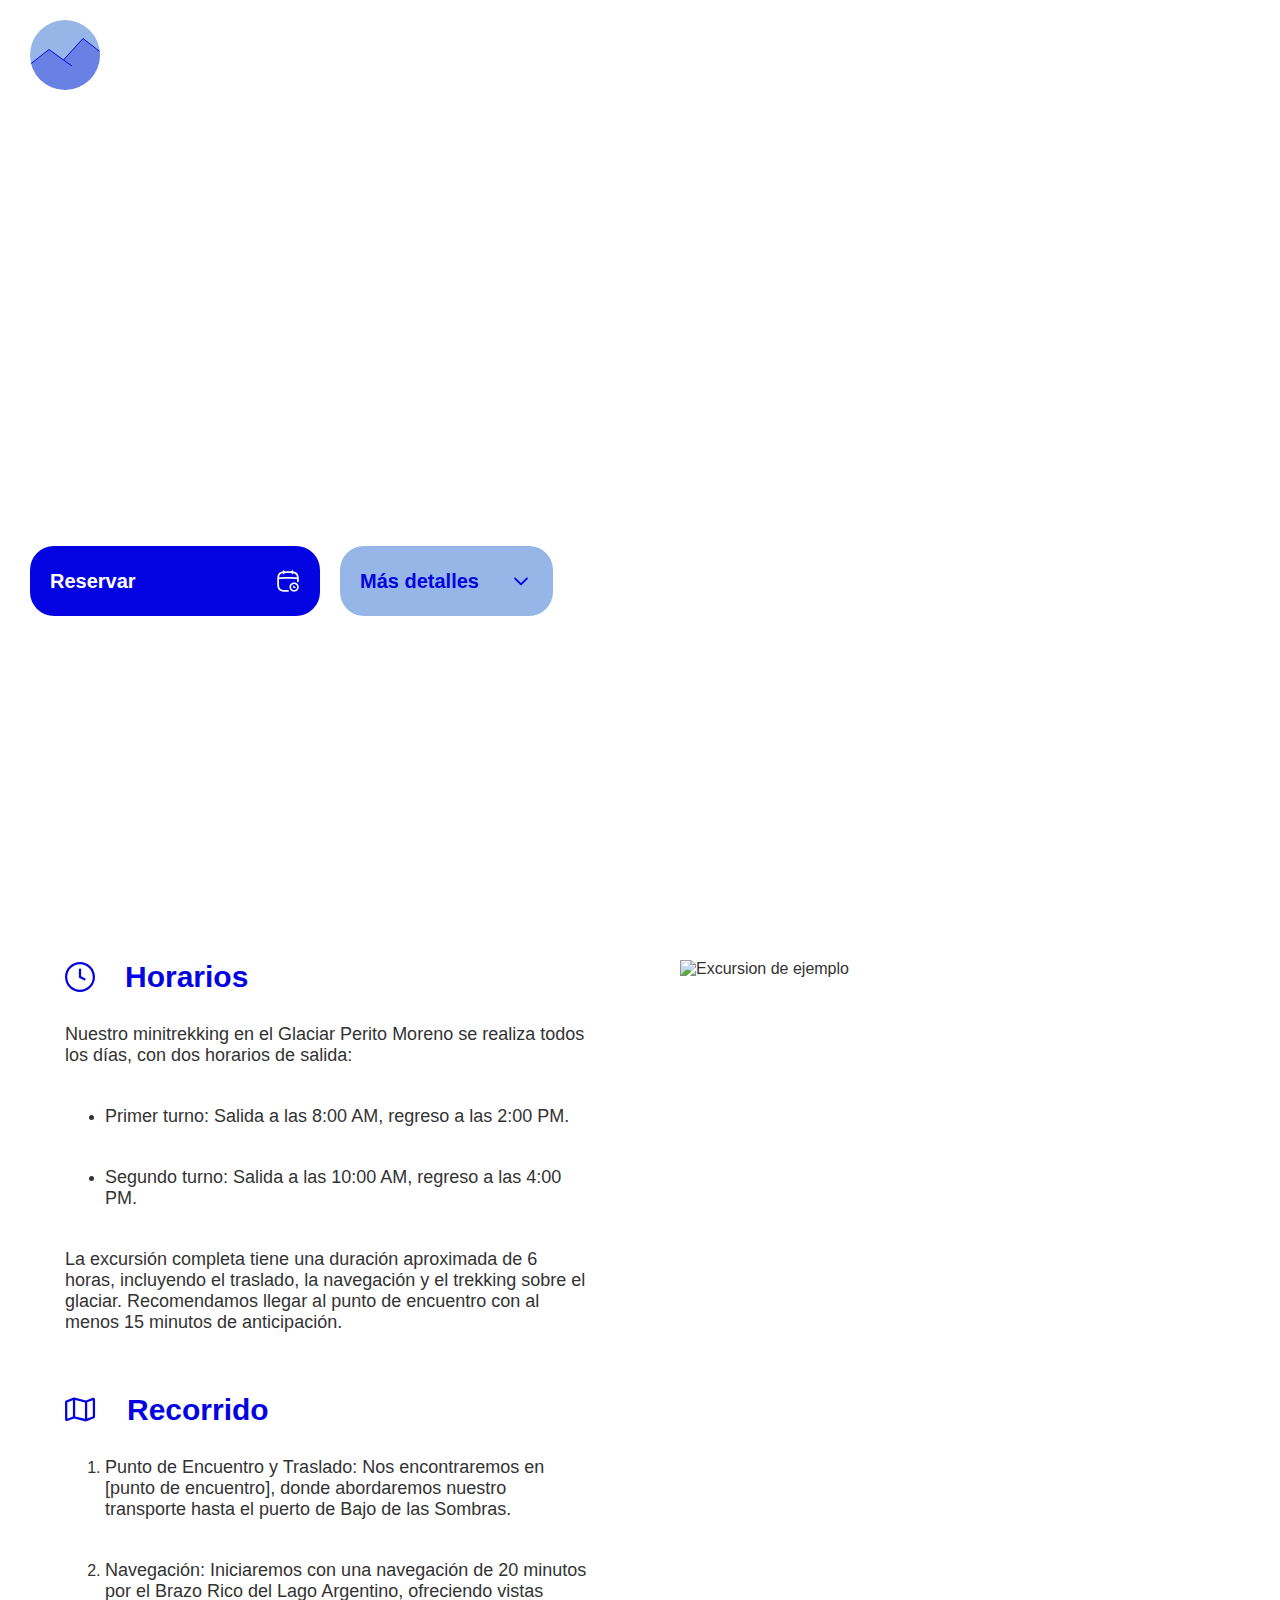
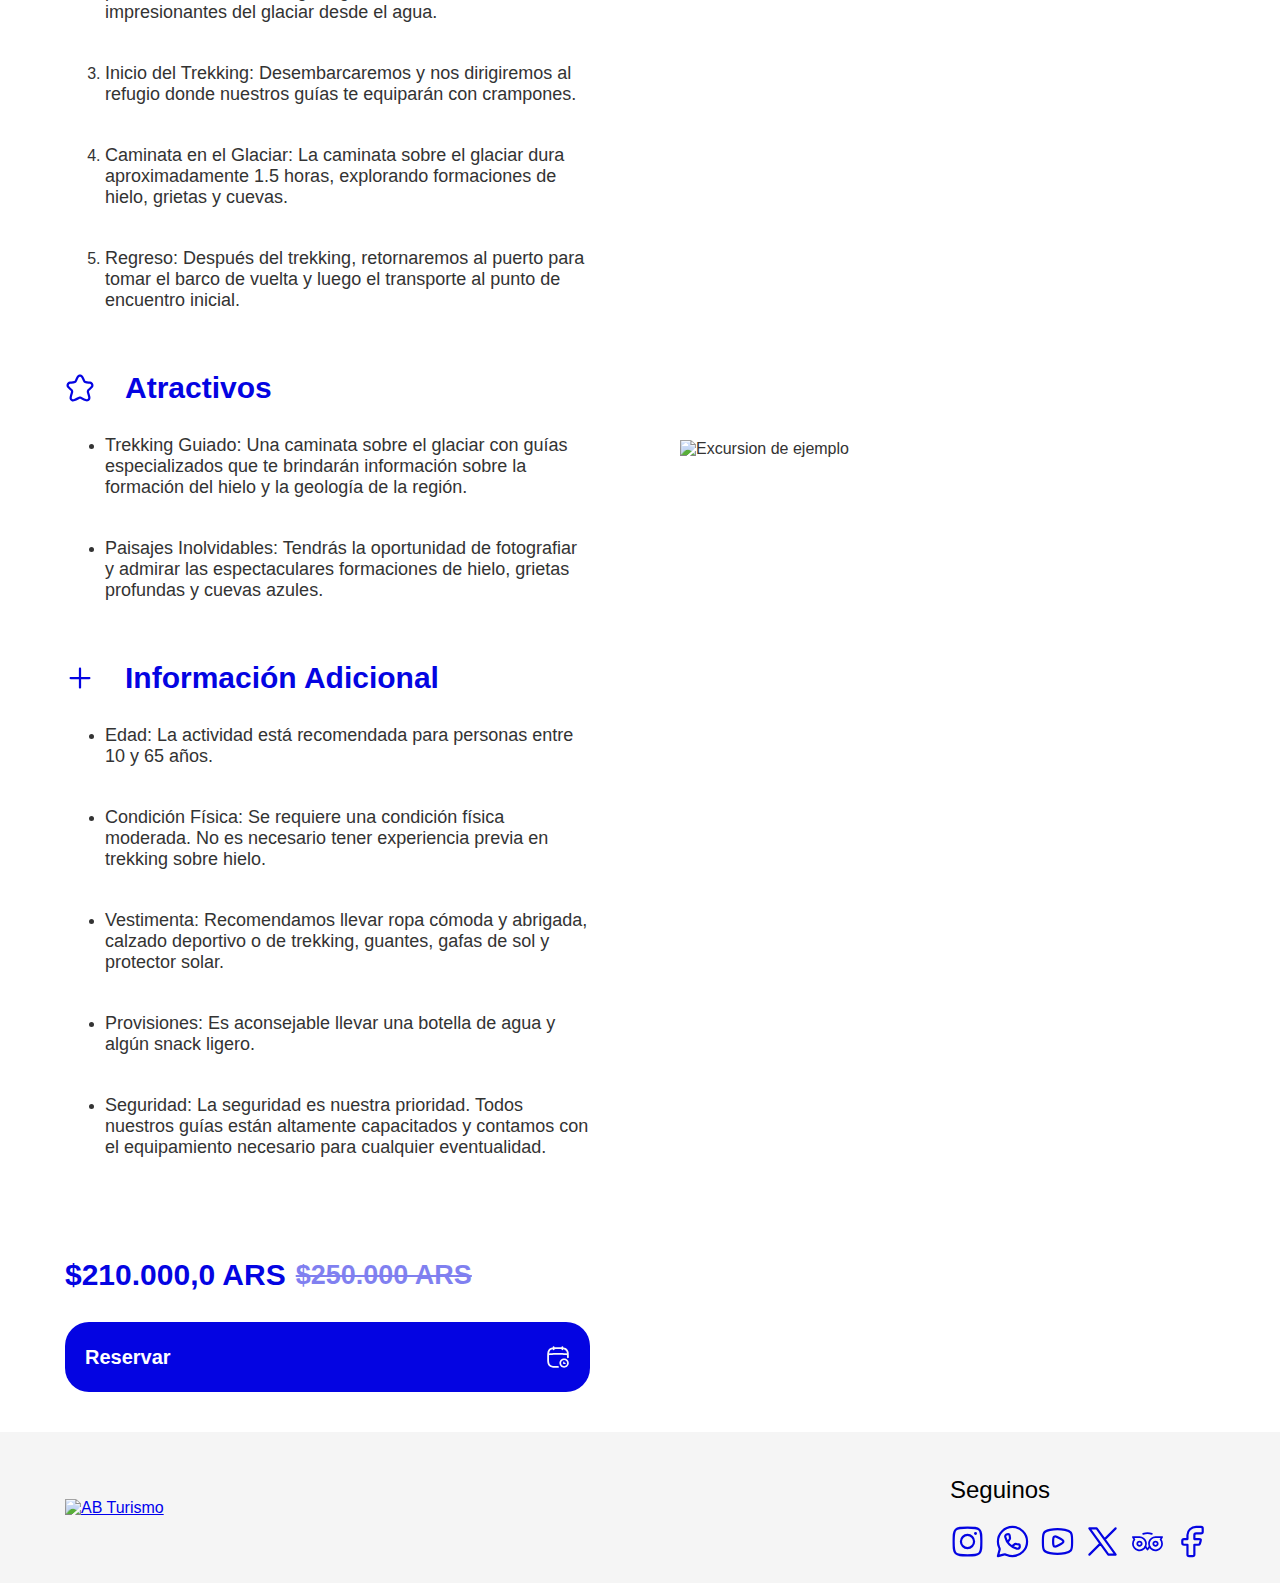
==== commit 3d130679: "[Imp] Excursions code quality & responsive" ====
--- a/excursiones.html
+++ b/excursiones.html
@@ -11,130 +11,217 @@
 
 <body>
     <header>
-        <div class="container">
-            <nav>
-                <div class="logo">
-                    <a href="index.html">
-                        <svg xmlns="http://www.w3.org/2000/svg" width="351" height="70" viewBox="0 0 351 70"
-                            fill="none">
+        <nav>
+            <div class="logo">
+                <a href="index.html">
+                    <svg xmlns="http://www.w3.org/2000/svg" width="351" height="70" viewBox="0 0 351 70" fill="none">
+                        <path
+                            d="M103.456 44H100.264L106.6 26.456H109.744L116.08 44H112.84L111.424 39.944H104.872L103.456 44ZM107.776 31.688L105.784 37.352H110.536L108.52 31.688C108.376 31.232 108.208 30.704 108.16 30.344C108.088 30.68 107.944 31.208 107.776 31.688ZM118.28 44V26.456H125.264C128.72 26.456 130.832 28.256 130.832 31.184C130.832 33.128 129.968 34.52 128.312 35.216C130.16 35.816 131.096 37.208 131.096 39.248C131.096 42.248 129.008 44 125.384 44H118.28ZM125 29.168H121.352V33.944H125.072C126.752 33.944 127.688 33.056 127.688 31.496C127.688 29.984 126.728 29.168 125 29.168ZM125.264 36.536H121.352V41.288H125.264C126.992 41.288 127.952 40.448 127.952 38.864C127.952 37.376 126.968 36.536 125.264 36.536ZM138.846 29.288V26.456H152.19V29.288H147.054V44H143.982V29.288H138.846ZM160.716 32.144H163.644V44H160.932L160.716 42.416C159.996 43.544 158.46 44.312 156.876 44.312C154.14 44.312 152.532 42.464 152.532 39.56V32.144H155.46V38.528C155.46 40.784 156.348 41.696 157.98 41.696C159.828 41.696 160.716 40.616 160.716 38.36V32.144ZM174.108 32.096V34.808H173.028C170.916 34.808 169.596 35.936 169.596 38.24V44H166.668V32.168H169.428L169.596 33.896C170.1 32.72 171.228 31.928 172.812 31.928C173.22 31.928 173.628 31.976 174.108 32.096ZM177.554 29.768C176.546 29.768 175.754 28.976 175.754 27.992C175.754 27.008 176.546 26.24 177.554 26.24C178.514 26.24 179.306 27.008 179.306 27.992C179.306 28.976 178.514 29.768 177.554 29.768ZM176.09 44V32.144H179.018V44H176.09ZM181.131 40.4H183.915C183.939 41.432 184.707 42.08 186.051 42.08C187.419 42.08 188.163 41.528 188.163 40.664C188.163 40.064 187.851 39.632 186.795 39.392L184.659 38.888C182.523 38.408 181.491 37.4 181.491 35.504C181.491 33.176 183.459 31.784 186.195 31.784C188.859 31.784 190.659 33.32 190.683 35.624H187.899C187.875 34.616 187.203 33.968 186.075 33.968C184.923 33.968 184.251 34.496 184.251 35.384C184.251 36.056 184.779 36.488 185.787 36.728L187.923 37.232C189.915 37.688 190.923 38.6 190.923 40.424C190.923 42.824 188.883 44.312 185.955 44.312C183.003 44.312 181.131 42.728 181.131 40.4ZM196.081 44H193.153V32.144H195.841L196.081 33.536C196.681 32.552 197.881 31.784 199.585 31.784C201.385 31.784 202.633 32.672 203.257 34.04C203.857 32.672 205.249 31.784 207.049 31.784C209.929 31.784 211.513 33.512 211.513 36.248V44H208.609V37.016C208.609 35.312 207.697 34.424 206.305 34.424C204.889 34.424 203.809 35.336 203.809 37.28V44H200.881V36.992C200.881 35.336 199.993 34.448 198.601 34.448C197.209 34.448 196.081 35.36 196.081 37.28V44ZM213.691 38.048C213.691 34.352 216.355 31.808 220.027 31.808C223.699 31.808 226.363 34.352 226.363 38.048C226.363 41.744 223.699 44.288 220.027 44.288C216.355 44.288 213.691 41.744 213.691 38.048ZM216.619 38.048C216.619 40.208 218.011 41.672 220.027 41.672C222.043 41.672 223.435 40.208 223.435 38.048C223.435 35.888 222.043 34.424 220.027 34.424C218.011 34.424 216.619 35.888 216.619 38.048Z"
+                            fill="white" />
+                        <g clip-path="url(#clip0_234_7)">
+                            <path d="M-1.23482 -4H70.83V71.3623H-1.23482V-4Z" fill="#95B6E7" />
+                            <path d="M19 29.5L-7 49.8841V72.1159L82 74L73 34L53 18.5L33.5 40L19 29.5Z" fill="#0404E2"
+                                fill-opacity="0.3" />
                             <path
-                                d="M103.456 44H100.264L106.6 26.456H109.744L116.08 44H112.84L111.424 39.944H104.872L103.456 44ZM107.776 31.688L105.784 37.352H110.536L108.52 31.688C108.376 31.232 108.208 30.704 108.16 30.344C108.088 30.68 107.944 31.208 107.776 31.688ZM118.28 44V26.456H125.264C128.72 26.456 130.832 28.256 130.832 31.184C130.832 33.128 129.968 34.52 128.312 35.216C130.16 35.816 131.096 37.208 131.096 39.248C131.096 42.248 129.008 44 125.384 44H118.28ZM125 29.168H121.352V33.944H125.072C126.752 33.944 127.688 33.056 127.688 31.496C127.688 29.984 126.728 29.168 125 29.168ZM125.264 36.536H121.352V41.288H125.264C126.992 41.288 127.952 40.448 127.952 38.864C127.952 37.376 126.968 36.536 125.264 36.536ZM138.846 29.288V26.456H152.19V29.288H147.054V44H143.982V29.288H138.846ZM160.716 32.144H163.644V44H160.932L160.716 42.416C159.996 43.544 158.46 44.312 156.876 44.312C154.14 44.312 152.532 42.464 152.532 39.56V32.144H155.46V38.528C155.46 40.784 156.348 41.696 157.98 41.696C159.828 41.696 160.716 40.616 160.716 38.36V32.144ZM174.108 32.096V34.808H173.028C170.916 34.808 169.596 35.936 169.596 38.24V44H166.668V32.168H169.428L169.596 33.896C170.1 32.72 171.228 31.928 172.812 31.928C173.22 31.928 173.628 31.976 174.108 32.096ZM177.554 29.768C176.546 29.768 175.754 28.976 175.754 27.992C175.754 27.008 176.546 26.24 177.554 26.24C178.514 26.24 179.306 27.008 179.306 27.992C179.306 28.976 178.514 29.768 177.554 29.768ZM176.09 44V32.144H179.018V44H176.09ZM181.131 40.4H183.915C183.939 41.432 184.707 42.08 186.051 42.08C187.419 42.08 188.163 41.528 188.163 40.664C188.163 40.064 187.851 39.632 186.795 39.392L184.659 38.888C182.523 38.408 181.491 37.4 181.491 35.504C181.491 33.176 183.459 31.784 186.195 31.784C188.859 31.784 190.659 33.32 190.683 35.624H187.899C187.875 34.616 187.203 33.968 186.075 33.968C184.923 33.968 184.251 34.496 184.251 35.384C184.251 36.056 184.779 36.488 185.787 36.728L187.923 37.232C189.915 37.688 190.923 38.6 190.923 40.424C190.923 42.824 188.883 44.312 185.955 44.312C183.003 44.312 181.131 42.728 181.131 40.4ZM196.081 44H193.153V32.144H195.841L196.081 33.536C196.681 32.552 197.881 31.784 199.585 31.784C201.385 31.784 202.633 32.672 203.257 34.04C203.857 32.672 205.249 31.784 207.049 31.784C209.929 31.784 211.513 33.512 211.513 36.248V44H208.609V37.016C208.609 35.312 207.697 34.424 206.305 34.424C204.889 34.424 203.809 35.336 203.809 37.28V44H200.881V36.992C200.881 35.336 199.993 34.448 198.601 34.448C197.209 34.448 196.081 35.36 196.081 37.28V44ZM213.691 38.048C213.691 34.352 216.355 31.808 220.027 31.808C223.699 31.808 226.363 34.352 226.363 38.048C226.363 41.744 223.699 44.288 220.027 44.288C216.355 44.288 213.691 41.744 213.691 38.048ZM216.619 38.048C216.619 40.208 218.011 41.672 220.027 41.672C222.043 41.672 223.435 40.208 223.435 38.048C223.435 35.888 222.043 34.424 220.027 34.424C218.011 34.424 216.619 35.888 216.619 38.048Z"
-                                fill="white" />
-                            <g clip-path="url(#clip0_234_7)">
-                                <path d="M-1.23482 -4H70.83V71.3623H-1.23482V-4Z" fill="#95B6E7" />
-                                <path d="M19 29.5L-7 49.8841V72.1159L82 74L73 34L53 18.5L33.5 40L19 29.5Z"
-                                    fill="#0404E2" fill-opacity="0.3" />
-                                <path
-                                    d="M33.5 40L19 29.5L-7 49.8841V72.1159L82 74L73 34L53 18.5L33.5 40ZM33.5 40L42 46M-1.23482 -4H70.83V71.3623H-1.23482V-4Z"
-                                    stroke="#0404E2" />
-                            </g>
-                            <defs>
-                                <clipPath id="clip0_234_7">
-                                    <rect width="70" height="70" rx="35" fill="white" />
-                                </clipPath>
-                            </defs>
-                        </svg>
-                    </a>
+                                d="M33.5 40L19 29.5L-7 49.8841V72.1159L82 74L73 34L53 18.5L33.5 40ZM33.5 40L42 46M-1.23482 -4H70.83V71.3623H-1.23482V-4Z"
+                                stroke="#0404E2" />
+                        </g>
+                        <defs>
+                            <clipPath id="clip0_234_7">
+                                <rect width="70" height="70" rx="35" fill="white" />
+                            </clipPath>
+                        </defs>
+                    </svg>
+                </a>
+            </div>
+            <div class="nav-links">
+                <a href="index.html" class="nav-link-active">Inicio</a>
+                <a href="index.html#excursiones">Excursiones</a>
+                <a href="sobrenosotros.html">Sobre Nosotros</a>
+                <a href="#contacto">Contacto</a>
+                <div class="close-nav">
+                    <svg xmlns="http://www.w3.org/2000/svg" viewBox="0 0 24 24" width="24" height="24" color="#fff"
+                        fill="none">
+                        <path d="M19.0005 4.99988L5.00049 18.9999M5.00049 4.99988L19.0005 18.9999" stroke="currentColor"
+                            stroke-width="1.5" stroke-linecap="round" stroke-linejoin="round" />
+                    </svg>
                 </div>
-                <div class="nav-links">
-                    <a href="index.html" class="nav-link-active">Inicio</a>
-                    <a href="index.html#excursiones">Excursiones</a>
-                    <a href="sobrenosotros.html">Sobre Nosotros</a>
-                    <a href="#contacto">Contacto</a>
-                </div>
-            </nav>
+            </div>
+            <button class="navbar-toggle">
+                <svg xmlns="http://www.w3.org/2000/svg" viewBox="0 0 24 24" width="24" height="24" color="#ffffff"
+                    fill="none">
+                    <path d="M20 12L10 12" stroke="currentColor" stroke-width="1.5" stroke-linecap="round"
+                        stroke-linejoin="round" />
+                    <path d="M20 5L4 5" stroke="currentColor" stroke-width="1.5" stroke-linecap="round"
+                        stroke-linejoin="round" />
+                    <path d="M20 19L4 19" stroke="currentColor" stroke-width="1.5" stroke-linecap="round"
+                        stroke-linejoin="round" />
+                </svg>
+            </button>
+        </nav>
+    </header>
+
+    <section class="hero" id="inicio">
+        <h1>Minitrekking</h1>
+        <p>¡Vive la Aventura en el Hielo!</p>
+        <p>Embárcate en una experiencia única con nuestro minitrekking en el Glaciar Perito Moreno. Esta excursión
+            es ideal para los amantes de la naturaleza y la aventura, permitiéndote caminar sobre uno de los
+            glaciares más impresionantes del mundo.</p>
+        <div class="price">
+            <h2 id="left-separation">$210.000,0 ARS</h2>
+            <h2 id="tachado">$250.000 ARS</h2>
         </div>
-    </header>
-
-    <section class="hero" id="inicio">
-        <div class="hero-content">
-            <h1>Minitrekking</h1>
-            <p>¡Vive la Aventura en el Hielo!</p>
-            <p>Embárcate en una experiencia única con nuestro minitrekking en el Glaciar Perito Moreno. Esta excursión es ideal para los amantes de la naturaleza y la aventura, permitiéndote caminar sobre uno de los glaciares más impresionantes del mundo.</p>
-            <div class="price">
-                <h2 id="left-separation">$210.000,0 ARS</h2> <h2 id="tachado">$250.000 ARS</h2>
-            </div>
-            <div class="btns">
-                <a href="sobrenosotros.html" class="btn">Reservar <svg width="24" height="24" viewBox="0 0 24 24" fill="none" xmlns="http://www.w3.org/2000/svg">
-                    <path fill-rule="evenodd" clip-rule="evenodd" d="M8.50004 2.10014C8.50004 1.60309 8.0971 1.20014 7.60004 1.20014C7.10299 1.20014 6.70004 1.60309 6.70004 2.10014V2.45054C5.68777 2.57804 4.8339 2.82131 4.07647 3.31163C3.33014 3.79475 2.69453 4.43036 2.2114 5.17668C1.66796 6.01618 1.42801 6.97415 1.31278 8.13494C1.2 9.27106 1.2 10.6943 1.20001 12.5011V12.5993C1.2 14.4061 1.2 15.8293 1.31278 16.9655C1.42801 18.1262 1.66796 19.0842 2.2114 19.9237C2.69453 20.67 3.33014 21.3056 4.07647 21.7888C4.91596 22.3321 5.87393 22.5721 7.03474 22.6873C8.17084 22.8001 9.59404 22.8001 11.4009 22.8001H12C12.4971 22.8001 12.9 22.3972 12.9 21.9001C12.9 21.4031 12.4971 21.0001 12 21.0001H11.45C9.58332 21.0001 8.24938 20.999 7.21254 20.8962C6.19013 20.7947 5.5543 20.6011 5.05462 20.2777C4.52153 19.9326 4.06752 19.4786 3.72242 18.9455C3.39896 18.4458 3.20546 17.81 3.10397 16.7876C3.00104 15.7508 3.00001 14.4168 3.00001 12.5502C3.00001 11.6678 3.00024 10.9044 3.01135 10.2352C3.40519 10.1883 3.95131 10.1303 4.64974 10.0721C6.27497 9.93665 8.72502 9.8002 12 9.8002C15.2749 9.8002 17.725 9.93665 19.3503 10.0721C20.0544 10.1308 20.6038 10.1893 20.9983 10.2364C20.9999 10.5731 21 10.9405 21 11.3438V12.2315C21 12.7286 21.4029 13.1315 21.9 13.1315C22.3971 13.1315 22.8 12.7286 22.8 12.2315V11.3101C22.8 11.2905 22.8 11.2709 22.8 11.2514V10.9501C22.7995 9.86887 22.7946 8.99731 22.7448 8.27914C22.6885 7.46749 22.5718 6.78515 22.305 6.1524C21.6665 4.63836 20.4618 3.43366 18.9478 2.79522C18.4434 2.58256 17.9076 2.46526 17.2999 2.3979V2.10014C17.2999 1.60309 16.897 1.20014 16.3999 1.20014C15.9029 1.20014 15.4999 1.60309 15.4999 2.10014V2.30747C14.9917 2.30023 14.4251 2.30023 13.7901 2.30024H11.4009C10.2984 2.30023 9.3388 2.30023 8.50004 2.32584V2.10014ZM15.4999 4.30013V4.10764C15.0027 4.10036 14.4295 4.10023 13.7563 4.10023H11.45C10.2753 4.10023 9.31153 4.10064 8.50004 4.1266V4.30013C8.50004 4.79718 8.0971 5.20013 7.60004 5.20013C7.10299 5.20013 6.70004 4.79718 6.70004 4.30013V4.26763C5.96724 4.37899 5.465 4.55699 5.05462 4.82264C4.52153 5.16774 4.06752 5.62175 3.72242 6.15484C3.39896 6.65452 3.20546 7.29034 3.10397 8.31275C3.10066 8.34613 3.09745 8.37982 3.09434 8.41381C3.47026 8.37199 3.93889 8.3251 4.50026 8.27831C6.17503 8.13875 8.67496 8.00021 12 8.00021C15.325 8.00021 17.8249 8.13875 19.4997 8.27831C20.0835 8.32696 20.5669 8.37572 20.9501 8.41879L20.9491 8.40362C20.8993 7.68518 20.8038 7.22519 20.6464 6.85177C20.1904 5.77031 19.3299 4.90981 18.2484 4.45379C17.9917 4.34556 17.6941 4.26665 17.2999 4.2117V4.30013C17.2999 4.79718 16.897 5.20013 16.3999 5.20013C15.9029 5.20013 15.4999 4.79718 15.4999 4.30013Z" fill="#F9F9F9"/>
-                    <path d="M17.7964 16.5394C17.4465 16.5394 17.1628 16.823 17.1628 17.173V18.4243C17.1628 18.7741 17.4465 19.0578 17.7964 19.0578H19.0476C19.3977 19.0578 19.6812 18.7741 19.6812 18.4243C19.6812 18.0744 19.3977 17.7907 19.0476 17.7907H18.43V17.173C18.43 16.823 18.1463 16.5394 17.7964 16.5394Z" fill="#F9F9F9"/>
-                    <path fill-rule="evenodd" clip-rule="evenodd" d="M18.112 15.0787C16.4367 15.0787 15.0785 16.4368 15.0785 18.1121C15.0785 19.7874 16.4367 21.1456 18.112 21.1456C19.7873 21.1456 21.1455 19.7874 21.1455 18.1121C21.1455 16.4368 19.7873 15.0787 18.112 15.0787ZM13.424 18.1121C13.424 15.523 15.5229 13.424 18.112 13.424C20.7011 13.424 22.8 15.523 22.8 18.1121C22.8 20.7012 20.7011 22.8001 18.112 22.8001C15.5229 22.8001 13.424 20.7012 13.424 18.1121Z" fill="#F9F9F9"/>
-                    </svg>
-                    </a>
-                <a href="#excursiones" class="btn-2">Más detalles<svg width="24" height="24" viewBox="0 0 24 24" fill="none" xmlns="http://www.w3.org/2000/svg">
-                    <path fill-rule="evenodd" clip-rule="evenodd" d="M5.36358 8.6636C5.71504 8.31213 6.2849 8.31213 6.63637 8.6636L12 14.0272L17.3636 8.6636C17.7151 8.31213 18.2849 8.31213 18.6363 8.6636C18.9878 9.01507 18.9878 9.58493 18.6363 9.93639L12.6363 15.9364C12.2849 16.2878 11.715 16.2878 11.3636 15.9364L5.36358 9.93639C5.01211 9.58493 5.01211 9.01507 5.36358 8.6636Z" fill="#0404E2"/>
+        <div class="btns">
+            <a href="sobrenosotros.html" class="btn">Reservar <svg width="24" height="24" viewBox="0 0 24 24"
+                    fill="none" xmlns="http://www.w3.org/2000/svg">
+                    <path fill-rule="evenodd" clip-rule="evenodd"
+                        d="M8.50004 2.10014C8.50004 1.60309 8.0971 1.20014 7.60004 1.20014C7.10299 1.20014 6.70004 1.60309 6.70004 2.10014V2.45054C5.68777 2.57804 4.8339 2.82131 4.07647 3.31163C3.33014 3.79475 2.69453 4.43036 2.2114 5.17668C1.66796 6.01618 1.42801 6.97415 1.31278 8.13494C1.2 9.27106 1.2 10.6943 1.20001 12.5011V12.5993C1.2 14.4061 1.2 15.8293 1.31278 16.9655C1.42801 18.1262 1.66796 19.0842 2.2114 19.9237C2.69453 20.67 3.33014 21.3056 4.07647 21.7888C4.91596 22.3321 5.87393 22.5721 7.03474 22.6873C8.17084 22.8001 9.59404 22.8001 11.4009 22.8001H12C12.4971 22.8001 12.9 22.3972 12.9 21.9001C12.9 21.4031 12.4971 21.0001 12 21.0001H11.45C9.58332 21.0001 8.24938 20.999 7.21254 20.8962C6.19013 20.7947 5.5543 20.6011 5.05462 20.2777C4.52153 19.9326 4.06752 19.4786 3.72242 18.9455C3.39896 18.4458 3.20546 17.81 3.10397 16.7876C3.00104 15.7508 3.00001 14.4168 3.00001 12.5502C3.00001 11.6678 3.00024 10.9044 3.01135 10.2352C3.40519 10.1883 3.95131 10.1303 4.64974 10.0721C6.27497 9.93665 8.72502 9.8002 12 9.8002C15.2749 9.8002 17.725 9.93665 19.3503 10.0721C20.0544 10.1308 20.6038 10.1893 20.9983 10.2364C20.9999 10.5731 21 10.9405 21 11.3438V12.2315C21 12.7286 21.4029 13.1315 21.9 13.1315C22.3971 13.1315 22.8 12.7286 22.8 12.2315V11.3101C22.8 11.2905 22.8 11.2709 22.8 11.2514V10.9501C22.7995 9.86887 22.7946 8.99731 22.7448 8.27914C22.6885 7.46749 22.5718 6.78515 22.305 6.1524C21.6665 4.63836 20.4618 3.43366 18.9478 2.79522C18.4434 2.58256 17.9076 2.46526 17.2999 2.3979V2.10014C17.2999 1.60309 16.897 1.20014 16.3999 1.20014C15.9029 1.20014 15.4999 1.60309 15.4999 2.10014V2.30747C14.9917 2.30023 14.4251 2.30023 13.7901 2.30024H11.4009C10.2984 2.30023 9.3388 2.30023 8.50004 2.32584V2.10014ZM15.4999 4.30013V4.10764C15.0027 4.10036 14.4295 4.10023 13.7563 4.10023H11.45C10.2753 4.10023 9.31153 4.10064 8.50004 4.1266V4.30013C8.50004 4.79718 8.0971 5.20013 7.60004 5.20013C7.10299 5.20013 6.70004 4.79718 6.70004 4.30013V4.26763C5.96724 4.37899 5.465 4.55699 5.05462 4.82264C4.52153 5.16774 4.06752 5.62175 3.72242 6.15484C3.39896 6.65452 3.20546 7.29034 3.10397 8.31275C3.10066 8.34613 3.09745 8.37982 3.09434 8.41381C3.47026 8.37199 3.93889 8.3251 4.50026 8.27831C6.17503 8.13875 8.67496 8.00021 12 8.00021C15.325 8.00021 17.8249 8.13875 19.4997 8.27831C20.0835 8.32696 20.5669 8.37572 20.9501 8.41879L20.9491 8.40362C20.8993 7.68518 20.8038 7.22519 20.6464 6.85177C20.1904 5.77031 19.3299 4.90981 18.2484 4.45379C17.9917 4.34556 17.6941 4.26665 17.2999 4.2117V4.30013C17.2999 4.79718 16.897 5.20013 16.3999 5.20013C15.9029 5.20013 15.4999 4.79718 15.4999 4.30013Z"
+                        fill="#F9F9F9" />
+                    <path
+                        d="M17.7964 16.5394C17.4465 16.5394 17.1628 16.823 17.1628 17.173V18.4243C17.1628 18.7741 17.4465 19.0578 17.7964 19.0578H19.0476C19.3977 19.0578 19.6812 18.7741 19.6812 18.4243C19.6812 18.0744 19.3977 17.7907 19.0476 17.7907H18.43V17.173C18.43 16.823 18.1463 16.5394 17.7964 16.5394Z"
+                        fill="#F9F9F9" />
+                    <path fill-rule="evenodd" clip-rule="evenodd"
+                        d="M18.112 15.0787C16.4367 15.0787 15.0785 16.4368 15.0785 18.1121C15.0785 19.7874 16.4367 21.1456 18.112 21.1456C19.7873 21.1456 21.1455 19.7874 21.1455 18.1121C21.1455 16.4368 19.7873 15.0787 18.112 15.0787ZM13.424 18.1121C13.424 15.523 15.5229 13.424 18.112 13.424C20.7011 13.424 22.8 15.523 22.8 18.1121C22.8 20.7012 20.7011 22.8001 18.112 22.8001C15.5229 22.8001 13.424 20.7012 13.424 18.1121Z"
+                        fill="#F9F9F9" />
                 </svg>
             </a>
-            </div>
+            <a href="#excursiones" class="btn-2">Más detalles<svg width="24" height="24" viewBox="0 0 24 24" fill="none"
+                    xmlns="http://www.w3.org/2000/svg">
+                    <path fill-rule="evenodd" clip-rule="evenodd"
+                        d="M5.36358 8.6636C5.71504 8.31213 6.2849 8.31213 6.63637 8.6636L12 14.0272L17.3636 8.6636C17.7151 8.31213 18.2849 8.31213 18.6363 8.6636C18.9878 9.01507 18.9878 9.58493 18.6363 9.93639L12.6363 15.9364C12.2849 16.2878 11.715 16.2878 11.3636 15.9364L5.36358 9.93639C5.01211 9.58493 5.01211 9.01507 5.36358 8.6636Z"
+                        fill="#0404E2" />
+                </svg>
+            </a>
         </div>
     </section>
 
     <section class="excursions" id="excursiones">
         <div class="container">
             <h2><svg width="30" height="30" viewBox="0 0 30 30" fill="none" xmlns="http://www.w3.org/2000/svg">
-                <g clip-path="url(#clip0_3_352)">
-                <path fill-rule="evenodd" clip-rule="evenodd" d="M15 6.375C15.6213 6.375 16.125 6.87868 16.125 7.5V14.3047L20.0031 16.2438C20.5588 16.5216 20.7842 17.1973 20.5062 17.7531C20.2284 18.3088 19.5527 18.5342 18.9969 18.2562L14.4969 16.0062C14.1157 15.8157 13.875 15.4262 13.875 15V7.5C13.875 6.87868 14.3787 6.375 15 6.375Z" fill="#0404E2"/>
-                <path fill-rule="evenodd" clip-rule="evenodd" d="M15 27.75C22.0416 27.75 27.75 22.0416 27.75 15C27.75 7.95837 22.0416 2.25 15 2.25C7.95837 2.25 2.25 7.95837 2.25 15C2.25 22.0416 7.95837 27.75 15 27.75ZM15 30C23.2842 30 30 23.2842 30 15C30 6.71572 23.2842 0 15 0C6.71572 0 0 6.71572 0 15C0 23.2842 6.71572 30 15 30Z" fill="#0404E2"/>
-                </g>
-                <defs>
-                <clipPath id="clip0_3_352">
-                <rect width="30" height="30" fill="white"/>
-                </clipPath>
-                </defs>
+                    <g clip-path="url(#clip0_3_352)">
+                        <path fill-rule="evenodd" clip-rule="evenodd"
+                            d="M15 6.375C15.6213 6.375 16.125 6.87868 16.125 7.5V14.3047L20.0031 16.2438C20.5588 16.5216 20.7842 17.1973 20.5062 17.7531C20.2284 18.3088 19.5527 18.5342 18.9969 18.2562L14.4969 16.0062C14.1157 15.8157 13.875 15.4262 13.875 15V7.5C13.875 6.87868 14.3787 6.375 15 6.375Z"
+                            fill="#0404E2" />
+                        <path fill-rule="evenodd" clip-rule="evenodd"
+                            d="M15 27.75C22.0416 27.75 27.75 22.0416 27.75 15C27.75 7.95837 22.0416 2.25 15 2.25C7.95837 2.25 2.25 7.95837 2.25 15C2.25 22.0416 7.95837 27.75 15 27.75ZM15 30C23.2842 30 30 23.2842 30 15C30 6.71572 23.2842 0 15 0C6.71572 0 0 6.71572 0 15C0 23.2842 6.71572 30 15 30Z"
+                            fill="#0404E2" />
+                    </g>
+                    <defs>
+                        <clipPath id="clip0_3_352">
+                            <rect width="30" height="30" fill="white" />
+                        </clipPath>
+                    </defs>
                 </svg>
                 Horarios</h2>
-            <p>Nuestro minitrekking en el Glaciar Perito Moreno se realiza todos los días, con dos horarios de salida:</p>
+            <p>Nuestro minitrekking en el Glaciar Perito Moreno se realiza todos los días, con dos horarios de salida:
+            </p>
             <ul>
-                <li><p>Primer turno: Salida a las 8:00 AM, regreso a las 2:00 PM.</p></li>
-                <li><p>Segundo turno: Salida a las 10:00 AM, regreso a las 4:00 PM.</p></li> 
+                <li>
+                    <p>Primer turno: Salida a las 8:00 AM, regreso a las 2:00 PM.</p>
+                </li>
+                <li>
+                    <p>Segundo turno: Salida a las 10:00 AM, regreso a las 4:00 PM.</p>
+                </li>
             </ul>
-            <p>La excursión completa tiene una duración aproximada de 6 horas, incluyendo el traslado, la navegación y el trekking sobre el glaciar. Recomendamos llegar al punto de encuentro con al menos 15 minutos de anticipación.</p>
-            
+            <p>La excursión completa tiene una duración aproximada de 6 horas, incluyendo el traslado, la navegación y
+                el trekking sobre el glaciar. Recomendamos llegar al punto de encuentro con al menos 15 minutos de
+                anticipación.</p>
+
             <h2><svg width="32" height="30" viewBox="0 0 32 30" fill="none" xmlns="http://www.w3.org/2000/svg">
-                <path fill-rule="evenodd" clip-rule="evenodd" d="M8.64034 2.48721C8.85663 2.40405 9.09318 2.38968 9.31789 2.44603L21.0102 5.37861L26.4874 3.27276C26.5079 3.26488 26.5284 3.25701 26.5488 3.24912C26.9585 3.09151 27.3743 2.93148 27.7296 2.85195C28.1262 2.76316 28.7049 2.7126 29.2479 3.08718C29.7908 3.46177 29.9508 4.02201 30.0102 4.42533C30.0633 4.78663 30.0632 5.2335 30.063 5.67355C30.063 5.65158 30.063 5.69559 30.063 5.67355V21.057C30.063 21.0694 30.063 21.082 30.063 21.0948C30.063 21.307 30.0632 21.5473 30.0402 21.7572C30.0131 22.0074 29.9452 22.3156 29.7429 22.6176C29.5404 22.9195 29.2815 23.0988 29.0607 23.2185C28.8756 23.3188 28.6536 23.4094 28.4577 23.4894L21.5075 26.3286C21.2854 26.4193 21.0405 26.4367 20.8081 26.3784L9.11572 23.4459L3.63855 25.5517C3.61809 25.5595 3.59759 25.5675 3.57708 25.5753C3.16755 25.7329 2.75167 25.893 2.3964 25.9725C1.99978 26.0613 1.42107 26.1118 0.878124 25.7373C0.335183 25.3627 0.175146 24.8025 0.11585 24.3991C0.0627324 24.0378 0.062868 23.5909 0.0630017 23.1508C0.0630084 23.1289 0.0630152 23.1069 0.0630152 23.0848V7.6017C0.0630152 7.58895 0.0630101 7.57608 0.063005 7.56312C0.0629187 7.34631 0.0628212 7.1013 0.0864476 6.88758C0.114592 6.633 0.184616 6.31903 0.394104 6.01342C0.603593 5.7078 0.870765 5.52984 1.09764 5.41237C1.2881 5.31376 1.51618 5.22618 1.71801 5.14867C1.73008 5.14404 1.74206 5.13943 1.75392 5.13487L8.64034 2.48721ZM10.1727 21.3769L19.9533 23.8299V7.44757L10.1727 4.99449V21.3769ZM7.91567 5.19079V21.4822L2.83086 23.4373C2.63145 23.514 2.46673 23.5771 2.32292 23.6295C2.32012 23.476 2.32007 23.299 2.32007 23.0848V7.6017C2.32007 7.49757 2.32009 7.41447 2.32104 7.34284C2.38737 7.31634 2.46469 7.28656 2.56163 7.2493L7.91567 5.19079ZM22.2104 7.34217V23.5966L27.5716 21.4065C27.6657 21.3681 27.7407 21.3373 27.805 21.31C27.8059 21.2401 27.806 21.1588 27.806 21.057V5.73958C27.806 5.52534 27.8058 5.3484 27.8031 5.19495C27.6593 5.24725 27.4945 5.31051 27.295 5.38717L22.2104 7.34217Z" fill="#0404E2"/>
+                    <path fill-rule="evenodd" clip-rule="evenodd"
+                        d="M8.64034 2.48721C8.85663 2.40405 9.09318 2.38968 9.31789 2.44603L21.0102 5.37861L26.4874 3.27276C26.5079 3.26488 26.5284 3.25701 26.5488 3.24912C26.9585 3.09151 27.3743 2.93148 27.7296 2.85195C28.1262 2.76316 28.7049 2.7126 29.2479 3.08718C29.7908 3.46177 29.9508 4.02201 30.0102 4.42533C30.0633 4.78663 30.0632 5.2335 30.063 5.67355C30.063 5.65158 30.063 5.69559 30.063 5.67355V21.057C30.063 21.0694 30.063 21.082 30.063 21.0948C30.063 21.307 30.0632 21.5473 30.0402 21.7572C30.0131 22.0074 29.9452 22.3156 29.7429 22.6176C29.5404 22.9195 29.2815 23.0988 29.0607 23.2185C28.8756 23.3188 28.6536 23.4094 28.4577 23.4894L21.5075 26.3286C21.2854 26.4193 21.0405 26.4367 20.8081 26.3784L9.11572 23.4459L3.63855 25.5517C3.61809 25.5595 3.59759 25.5675 3.57708 25.5753C3.16755 25.7329 2.75167 25.893 2.3964 25.9725C1.99978 26.0613 1.42107 26.1118 0.878124 25.7373C0.335183 25.3627 0.175146 24.8025 0.11585 24.3991C0.0627324 24.0378 0.062868 23.5909 0.0630017 23.1508C0.0630084 23.1289 0.0630152 23.1069 0.0630152 23.0848V7.6017C0.0630152 7.58895 0.0630101 7.57608 0.063005 7.56312C0.0629187 7.34631 0.0628212 7.1013 0.0864476 6.88758C0.114592 6.633 0.184616 6.31903 0.394104 6.01342C0.603593 5.7078 0.870765 5.52984 1.09764 5.41237C1.2881 5.31376 1.51618 5.22618 1.71801 5.14867C1.73008 5.14404 1.74206 5.13943 1.75392 5.13487L8.64034 2.48721ZM10.1727 21.3769L19.9533 23.8299V7.44757L10.1727 4.99449V21.3769ZM7.91567 5.19079V21.4822L2.83086 23.4373C2.63145 23.514 2.46673 23.5771 2.32292 23.6295C2.32012 23.476 2.32007 23.299 2.32007 23.0848V7.6017C2.32007 7.49757 2.32009 7.41447 2.32104 7.34284C2.38737 7.31634 2.46469 7.28656 2.56163 7.2493L7.91567 5.19079ZM22.2104 7.34217V23.5966L27.5716 21.4065C27.6657 21.3681 27.7407 21.3373 27.805 21.31C27.8059 21.2401 27.806 21.1588 27.806 21.057V5.73958C27.806 5.52534 27.8058 5.3484 27.8031 5.19495C27.6593 5.24725 27.4945 5.31051 27.295 5.38717L22.2104 7.34217Z"
+                        fill="#0404E2" />
                 </svg>
                 Recorrido</h2>
-                <ol>
-                    <li><p>Punto de Encuentro y Traslado: Nos encontraremos en [punto de encuentro], donde abordaremos nuestro transporte hasta el puerto de Bajo de las Sombras.</p></li>
-                    <li><p>Navegación: Iniciaremos con una navegación de 20 minutos por el Brazo Rico del Lago Argentino, ofreciendo vistas impresionantes del glaciar desde el agua.</p></li>
-                    <li><p>Inicio del Trekking: Desembarcaremos y nos dirigiremos al refugio donde nuestros guías te equiparán con crampones.</p></li>
-                    <li><p>Caminata en el Glaciar: La caminata sobre el glaciar dura aproximadamente 1.5 horas, explorando formaciones de hielo, grietas y cuevas.</p></li>
-                    <li><p>Regreso: Después del trekking, retornaremos al puerto para tomar el barco de vuelta y luego el transporte al punto de encuentro inicial.</p></li>
-                </ol>
-            
+            <ol>
+                <li>
+                    <p>Punto de Encuentro y Traslado: Nos encontraremos en [punto de encuentro], donde abordaremos
+                        nuestro transporte hasta el puerto de Bajo de las Sombras.</p>
+                </li>
+                <li>
+                    <p>Navegación: Iniciaremos con una navegación de 20 minutos por el Brazo Rico del Lago Argentino,
+                        ofreciendo vistas impresionantes del glaciar desde el agua.</p>
+                </li>
+                <li>
+                    <p>Inicio del Trekking: Desembarcaremos y nos dirigiremos al refugio donde nuestros guías te
+                        equiparán con crampones.</p>
+                </li>
+                <li>
+                    <p>Caminata en el Glaciar: La caminata sobre el glaciar dura aproximadamente 1.5 horas, explorando
+                        formaciones de hielo, grietas y cuevas.</p>
+                </li>
+                <li>
+                    <p>Regreso: Después del trekking, retornaremos al puerto para tomar el barco de vuelta y luego el
+                        transporte al punto de encuentro inicial.</p>
+                </li>
+            </ol>
+
             <h2><svg width="30" height="30" viewBox="0 0 30 30" fill="none" xmlns="http://www.w3.org/2000/svg">
-                <path fill-rule="evenodd" clip-rule="evenodd" d="M13.1807 1.95946C14.3163 1.34685 15.6837 1.34685 16.8192 1.95946C17.516 2.33535 17.9939 3.01117 18.4058 3.73965C18.8244 4.47982 19.2836 5.48215 19.8543 6.72826L19.8773 6.77845C20.1975 7.47781 20.2713 7.61179 20.3543 7.7064C20.4648 7.83252 20.6022 7.93234 20.7564 7.99861C20.8719 8.04832 21.0222 8.077 21.7862 8.16561L22.0137 8.19199C23.3019 8.34138 24.3383 8.46156 25.1292 8.61886C25.9071 8.7736 26.6586 8.99901 27.2169 9.49651C28.25 10.417 28.7067 11.823 28.412 13.175C28.2527 13.9057 27.7772 14.5299 27.2387 15.1125C26.6913 15.7047 25.9235 16.4112 24.969 17.2895L24.9306 17.3247C24.3384 17.8696 24.2283 17.9874 24.1631 18.0993C24.0647 18.2685 24.012 18.4604 24.0101 18.6559C24.0089 18.7855 24.0434 18.9431 24.2739 19.7141L24.3291 19.8987C24.7829 21.417 25.1466 22.6346 25.3368 23.5875C25.5231 24.522 25.6037 25.4622 25.221 26.2797C24.7494 27.2871 23.8634 28.0398 22.7931 28.3425C21.9248 28.5881 21.0102 28.3565 20.1182 28.0214C19.2087 27.6797 18.0663 27.1236 16.6416 26.4303L16.196 26.2134C15.4503 25.8504 15.2988 25.7915 15.162 25.7729C15.0582 25.7588 14.9529 25.759 14.8491 25.774C14.7124 25.7938 14.5614 25.854 13.8188 26.2228L13.425 26.4183C11.9853 27.1334 10.8313 27.7065 9.91253 28.0595C9.01217 28.4055 8.08776 28.6461 7.20912 28.3983C6.15069 28.0996 5.27153 27.3606 4.79529 26.3691C4.39995 25.546 4.47795 24.5938 4.66371 23.6472C4.85327 22.6812 5.21915 21.4457 5.67563 19.9039L5.73198 19.7137C5.96022 18.9429 5.99429 18.7855 5.99277 18.6561C5.99051 18.4611 5.93775 18.2701 5.83968 18.1018C5.77451 17.99 5.66454 17.8724 5.07302 17.3281L5.03454 17.2927C4.07861 16.4131 3.3096 15.7054 2.76144 15.1123C2.22222 14.5288 1.74618 13.9035 1.5873 13.1715C1.29439 11.8217 1.75016 10.4187 2.78033 9.49894C3.33908 9.00009 4.09164 8.77414 4.87079 8.61906C5.66286 8.46142 6.70083 8.34106 7.99113 8.19144L8.2139 8.16561C8.97788 8.077 9.12804 8.04832 9.24365 7.99861C9.39776 7.93234 9.53513 7.83252 9.64575 7.7064C9.72875 7.61179 9.80243 7.47781 10.1228 6.77845L10.1457 6.72829C10.7165 5.48217 11.1756 4.47984 11.5942 3.73965C12.0062 3.01117 12.484 2.33535 13.1807 1.95946ZM15.7491 3.94386C15.2816 3.6916 14.7185 3.6916 14.2509 3.94386C14.15 3.99829 13.9339 4.18197 13.5562 4.84974C13.1908 5.49589 12.7712 6.40959 12.1721 7.71751C12.1553 7.75437 12.1386 7.79094 12.122 7.82721C11.8813 8.35426 11.6696 8.81785 11.3402 9.19338C11.0084 9.57172 10.5962 9.87121 10.1339 10.07C9.67508 10.2673 9.16886 10.3254 8.59332 10.3915C8.55372 10.396 8.51378 10.4006 8.47352 10.4053L8.30267 10.4251C6.94842 10.5821 6.00212 10.6928 5.31072 10.8304C4.59581 10.9727 4.36172 11.1093 4.28147 11.181C3.85727 11.5597 3.6696 12.1374 3.79022 12.6932C3.81303 12.7983 3.92211 13.0465 4.41687 13.5819C4.89536 14.0997 5.5959 14.7456 6.59922 15.6688C6.63056 15.6976 6.66167 15.7262 6.69251 15.7545C7.13747 16.163 7.52817 16.5216 7.78752 16.967C8.08176 17.4722 8.24001 18.0451 8.24684 18.6297C8.25285 19.1451 8.10165 19.6535 7.92945 20.2325C7.91753 20.2726 7.90548 20.3132 7.89339 20.354L7.85468 20.4847C7.37652 22.0995 7.04228 23.2327 6.87572 24.0815C6.70295 24.962 6.77099 25.2757 6.82718 25.3927C7.02327 25.8009 7.38528 26.1053 7.82111 26.2283C7.94597 26.2635 8.26677 26.2766 9.10421 25.9548C9.91148 25.6446 10.97 25.1203 12.4781 24.3713L12.8163 24.2034C12.8551 24.184 12.8937 24.1649 12.9319 24.1458C13.492 23.8668 13.9863 23.6205 14.5274 23.5425C14.8385 23.4977 15.1544 23.4963 15.4659 23.5387C16.0076 23.6124 16.5038 23.8548 17.0661 24.1293C17.1045 24.1481 17.1432 24.167 17.1822 24.186L17.5727 24.3759C19.0653 25.1025 20.1125 25.6107 20.9109 25.9107C21.7385 26.2216 22.0559 26.208 22.1798 26.1729C22.6205 26.0483 22.9853 25.7383 23.1795 25.3234C23.2341 25.2067 23.2991 24.8958 23.1261 24.0285C22.9593 23.1919 22.6271 22.0763 22.1516 20.4854L22.1141 20.3598C22.1019 20.319 22.0898 20.2785 22.0776 20.2383C21.9038 19.6591 21.7512 19.1507 21.756 18.6349C21.7616 18.0478 21.9197 17.4723 22.215 16.9649C22.4745 16.5192 22.8656 16.1601 23.3111 15.7514C23.342 15.723 23.373 15.6943 23.4044 15.6654C24.4062 14.7437 25.1057 14.0989 25.5834 13.5819C26.0775 13.0474 26.1866 12.7996 26.2095 12.6946C26.3309 12.1379 26.1428 11.559 25.7174 11.18C25.6373 11.1085 25.4034 10.9722 24.6896 10.8302C23.9991 10.6929 23.0544 10.5825 21.7023 10.4257L21.5265 10.4053C21.4862 10.4006 21.4463 10.396 21.4067 10.3915C20.8311 10.3254 20.325 10.2673 19.866 10.07C19.4037 9.87121 18.9917 9.57172 18.6597 9.19338C18.3303 8.81785 18.1187 8.35426 17.8781 7.82721C17.8614 7.79094 17.8448 7.75437 17.8278 7.71751C17.2289 6.40959 16.8092 5.49589 16.4438 4.84974C16.0661 4.18197 15.8501 3.99829 15.7491 3.94386Z" fill="#0404E2"/>
+                    <path fill-rule="evenodd" clip-rule="evenodd"
+                        d="M13.1807 1.95946C14.3163 1.34685 15.6837 1.34685 16.8192 1.95946C17.516 2.33535 17.9939 3.01117 18.4058 3.73965C18.8244 4.47982 19.2836 5.48215 19.8543 6.72826L19.8773 6.77845C20.1975 7.47781 20.2713 7.61179 20.3543 7.7064C20.4648 7.83252 20.6022 7.93234 20.7564 7.99861C20.8719 8.04832 21.0222 8.077 21.7862 8.16561L22.0137 8.19199C23.3019 8.34138 24.3383 8.46156 25.1292 8.61886C25.9071 8.7736 26.6586 8.99901 27.2169 9.49651C28.25 10.417 28.7067 11.823 28.412 13.175C28.2527 13.9057 27.7772 14.5299 27.2387 15.1125C26.6913 15.7047 25.9235 16.4112 24.969 17.2895L24.9306 17.3247C24.3384 17.8696 24.2283 17.9874 24.1631 18.0993C24.0647 18.2685 24.012 18.4604 24.0101 18.6559C24.0089 18.7855 24.0434 18.9431 24.2739 19.7141L24.3291 19.8987C24.7829 21.417 25.1466 22.6346 25.3368 23.5875C25.5231 24.522 25.6037 25.4622 25.221 26.2797C24.7494 27.2871 23.8634 28.0398 22.7931 28.3425C21.9248 28.5881 21.0102 28.3565 20.1182 28.0214C19.2087 27.6797 18.0663 27.1236 16.6416 26.4303L16.196 26.2134C15.4503 25.8504 15.2988 25.7915 15.162 25.7729C15.0582 25.7588 14.9529 25.759 14.8491 25.774C14.7124 25.7938 14.5614 25.854 13.8188 26.2228L13.425 26.4183C11.9853 27.1334 10.8313 27.7065 9.91253 28.0595C9.01217 28.4055 8.08776 28.6461 7.20912 28.3983C6.15069 28.0996 5.27153 27.3606 4.79529 26.3691C4.39995 25.546 4.47795 24.5938 4.66371 23.6472C4.85327 22.6812 5.21915 21.4457 5.67563 19.9039L5.73198 19.7137C5.96022 18.9429 5.99429 18.7855 5.99277 18.6561C5.99051 18.4611 5.93775 18.2701 5.83968 18.1018C5.77451 17.99 5.66454 17.8724 5.07302 17.3281L5.03454 17.2927C4.07861 16.4131 3.3096 15.7054 2.76144 15.1123C2.22222 14.5288 1.74618 13.9035 1.5873 13.1715C1.29439 11.8217 1.75016 10.4187 2.78033 9.49894C3.33908 9.00009 4.09164 8.77414 4.87079 8.61906C5.66286 8.46142 6.70083 8.34106 7.99113 8.19144L8.2139 8.16561C8.97788 8.077 9.12804 8.04832 9.24365 7.99861C9.39776 7.93234 9.53513 7.83252 9.64575 7.7064C9.72875 7.61179 9.80243 7.47781 10.1228 6.77845L10.1457 6.72829C10.7165 5.48217 11.1756 4.47984 11.5942 3.73965C12.0062 3.01117 12.484 2.33535 13.1807 1.95946ZM15.7491 3.94386C15.2816 3.6916 14.7185 3.6916 14.2509 3.94386C14.15 3.99829 13.9339 4.18197 13.5562 4.84974C13.1908 5.49589 12.7712 6.40959 12.1721 7.71751C12.1553 7.75437 12.1386 7.79094 12.122 7.82721C11.8813 8.35426 11.6696 8.81785 11.3402 9.19338C11.0084 9.57172 10.5962 9.87121 10.1339 10.07C9.67508 10.2673 9.16886 10.3254 8.59332 10.3915C8.55372 10.396 8.51378 10.4006 8.47352 10.4053L8.30267 10.4251C6.94842 10.5821 6.00212 10.6928 5.31072 10.8304C4.59581 10.9727 4.36172 11.1093 4.28147 11.181C3.85727 11.5597 3.6696 12.1374 3.79022 12.6932C3.81303 12.7983 3.92211 13.0465 4.41687 13.5819C4.89536 14.0997 5.5959 14.7456 6.59922 15.6688C6.63056 15.6976 6.66167 15.7262 6.69251 15.7545C7.13747 16.163 7.52817 16.5216 7.78752 16.967C8.08176 17.4722 8.24001 18.0451 8.24684 18.6297C8.25285 19.1451 8.10165 19.6535 7.92945 20.2325C7.91753 20.2726 7.90548 20.3132 7.89339 20.354L7.85468 20.4847C7.37652 22.0995 7.04228 23.2327 6.87572 24.0815C6.70295 24.962 6.77099 25.2757 6.82718 25.3927C7.02327 25.8009 7.38528 26.1053 7.82111 26.2283C7.94597 26.2635 8.26677 26.2766 9.10421 25.9548C9.91148 25.6446 10.97 25.1203 12.4781 24.3713L12.8163 24.2034C12.8551 24.184 12.8937 24.1649 12.9319 24.1458C13.492 23.8668 13.9863 23.6205 14.5274 23.5425C14.8385 23.4977 15.1544 23.4963 15.4659 23.5387C16.0076 23.6124 16.5038 23.8548 17.0661 24.1293C17.1045 24.1481 17.1432 24.167 17.1822 24.186L17.5727 24.3759C19.0653 25.1025 20.1125 25.6107 20.9109 25.9107C21.7385 26.2216 22.0559 26.208 22.1798 26.1729C22.6205 26.0483 22.9853 25.7383 23.1795 25.3234C23.2341 25.2067 23.2991 24.8958 23.1261 24.0285C22.9593 23.1919 22.6271 22.0763 22.1516 20.4854L22.1141 20.3598C22.1019 20.319 22.0898 20.2785 22.0776 20.2383C21.9038 19.6591 21.7512 19.1507 21.756 18.6349C21.7616 18.0478 21.9197 17.4723 22.215 16.9649C22.4745 16.5192 22.8656 16.1601 23.3111 15.7514C23.342 15.723 23.373 15.6943 23.4044 15.6654C24.4062 14.7437 25.1057 14.0989 25.5834 13.5819C26.0775 13.0474 26.1866 12.7996 26.2095 12.6946C26.3309 12.1379 26.1428 11.559 25.7174 11.18C25.6373 11.1085 25.4034 10.9722 24.6896 10.8302C23.9991 10.6929 23.0544 10.5825 21.7023 10.4257L21.5265 10.4053C21.4862 10.4006 21.4463 10.396 21.4067 10.3915C20.8311 10.3254 20.325 10.2673 19.866 10.07C19.4037 9.87121 18.9917 9.57172 18.6597 9.19338C18.3303 8.81785 18.1187 8.35426 17.8781 7.82721C17.8614 7.79094 17.8448 7.75437 17.8278 7.71751C17.2289 6.40959 16.8092 5.49589 16.4438 4.84974C16.0661 4.18197 15.8501 3.99829 15.7491 3.94386Z"
+                        fill="#0404E2" />
                 </svg>
                 Atractivos</h2>
-                <ul>
-                    <li><p>Trekking Guiado: Una caminata sobre el glaciar con guías especializados que te brindarán información sobre la formación del hielo y la geología de la región.</p></li>
-                    <li><p>Paisajes Inolvidables: Tendrás la oportunidad de fotografiar y admirar las espectaculares formaciones de hielo, grietas profundas y cuevas azules.</p></li>
-                </ul>
+            <ul>
+                <li>
+                    <p>Trekking Guiado: Una caminata sobre el glaciar con guías especializados que te brindarán
+                        información sobre la formación del hielo y la geología de la región.</p>
+                </li>
+                <li>
+                    <p>Paisajes Inolvidables: Tendrás la oportunidad de fotografiar y admirar las espectaculares
+                        formaciones de hielo, grietas profundas y cuevas azules.</p>
+                </li>
+            </ul>
 
             <h2><svg width="30" height="30" viewBox="0 0 30 30" fill="none" xmlns="http://www.w3.org/2000/svg">
-                <path fill-rule="evenodd" clip-rule="evenodd" d="M15 4.5C15.6213 4.5 16.125 5.00368 16.125 5.625V13.875H24.375C24.9963 13.875 25.5 14.3787 25.5 15C25.5 15.6213 24.9963 16.125 24.375 16.125H16.125V24.375C16.125 24.9963 15.6213 25.5 15 25.5C14.3787 25.5 13.875 24.9963 13.875 24.375V16.125H5.625C5.00368 16.125 4.5 15.6213 4.5 15C4.5 14.3787 5.00368 13.875 5.625 13.875H13.875V5.625C13.875 5.00368 14.3787 4.5 15 4.5Z" fill="#0404E2"/>
+                    <path fill-rule="evenodd" clip-rule="evenodd"
+                        d="M15 4.5C15.6213 4.5 16.125 5.00368 16.125 5.625V13.875H24.375C24.9963 13.875 25.5 14.3787 25.5 15C25.5 15.6213 24.9963 16.125 24.375 16.125H16.125V24.375C16.125 24.9963 15.6213 25.5 15 25.5C14.3787 25.5 13.875 24.9963 13.875 24.375V16.125H5.625C5.00368 16.125 4.5 15.6213 4.5 15C4.5 14.3787 5.00368 13.875 5.625 13.875H13.875V5.625C13.875 5.00368 14.3787 4.5 15 4.5Z"
+                        fill="#0404E2" />
                 </svg>
                 Información Adicional</h2>
-                <ul>
-                    <li><p>Edad: La actividad está recomendada para personas entre 10 y 65 años.</p></li>
-                    <li><p>Condición Física: Se requiere una condición física moderada. No es necesario tener experiencia previa en trekking sobre hielo.</p></li>
-                    <li><p>Vestimenta: Recomendamos llevar ropa cómoda y abrigada, calzado deportivo o de trekking, guantes, gafas de sol y protector solar.</p></li>
-                    <li><p>Provisiones: Es aconsejable llevar una botella de agua y algún snack ligero.</p></li>
-                    <li><p>Seguridad: La seguridad es nuestra prioridad. Todos nuestros guías están altamente capacitados y contamos con el equipamiento necesario para cualquier eventualidad.</p></li>
-                </ul>
-                <div class="price">
-                    <h2 id="price">$210.000,0 ARS</h2> <h2 id="tachado-2">$250.000 ARS</h2>
-                </div>
-                <a href="sobrenosotros.html" class="btn">Reservar <svg width="24" height="24" viewBox="0 0 24 24" fill="none" xmlns="http://www.w3.org/2000/svg">
-                    <path fill-rule="evenodd" clip-rule="evenodd" d="M8.50004 2.10014C8.50004 1.60309 8.0971 1.20014 7.60004 1.20014C7.10299 1.20014 6.70004 1.60309 6.70004 2.10014V2.45054C5.68777 2.57804 4.8339 2.82131 4.07647 3.31163C3.33014 3.79475 2.69453 4.43036 2.2114 5.17668C1.66796 6.01618 1.42801 6.97415 1.31278 8.13494C1.2 9.27106 1.2 10.6943 1.20001 12.5011V12.5993C1.2 14.4061 1.2 15.8293 1.31278 16.9655C1.42801 18.1262 1.66796 19.0842 2.2114 19.9237C2.69453 20.67 3.33014 21.3056 4.07647 21.7888C4.91596 22.3321 5.87393 22.5721 7.03474 22.6873C8.17084 22.8001 9.59404 22.8001 11.4009 22.8001H12C12.4971 22.8001 12.9 22.3972 12.9 21.9001C12.9 21.4031 12.4971 21.0001 12 21.0001H11.45C9.58332 21.0001 8.24938 20.999 7.21254 20.8962C6.19013 20.7947 5.5543 20.6011 5.05462 20.2777C4.52153 19.9326 4.06752 19.4786 3.72242 18.9455C3.39896 18.4458 3.20546 17.81 3.10397 16.7876C3.00104 15.7508 3.00001 14.4168 3.00001 12.5502C3.00001 11.6678 3.00024 10.9044 3.01135 10.2352C3.40519 10.1883 3.95131 10.1303 4.64974 10.0721C6.27497 9.93665 8.72502 9.8002 12 9.8002C15.2749 9.8002 17.725 9.93665 19.3503 10.0721C20.0544 10.1308 20.6038 10.1893 20.9983 10.2364C20.9999 10.5731 21 10.9405 21 11.3438V12.2315C21 12.7286 21.4029 13.1315 21.9 13.1315C22.3971 13.1315 22.8 12.7286 22.8 12.2315V11.3101C22.8 11.2905 22.8 11.2709 22.8 11.2514V10.9501C22.7995 9.86887 22.7946 8.99731 22.7448 8.27914C22.6885 7.46749 22.5718 6.78515 22.305 6.1524C21.6665 4.63836 20.4618 3.43366 18.9478 2.79522C18.4434 2.58256 17.9076 2.46526 17.2999 2.3979V2.10014C17.2999 1.60309 16.897 1.20014 16.3999 1.20014C15.9029 1.20014 15.4999 1.60309 15.4999 2.10014V2.30747C14.9917 2.30023 14.4251 2.30023 13.7901 2.30024H11.4009C10.2984 2.30023 9.3388 2.30023 8.50004 2.32584V2.10014ZM15.4999 4.30013V4.10764C15.0027 4.10036 14.4295 4.10023 13.7563 4.10023H11.45C10.2753 4.10023 9.31153 4.10064 8.50004 4.1266V4.30013C8.50004 4.79718 8.0971 5.20013 7.60004 5.20013C7.10299 5.20013 6.70004 4.79718 6.70004 4.30013V4.26763C5.96724 4.37899 5.465 4.55699 5.05462 4.82264C4.52153 5.16774 4.06752 5.62175 3.72242 6.15484C3.39896 6.65452 3.20546 7.29034 3.10397 8.31275C3.10066 8.34613 3.09745 8.37982 3.09434 8.41381C3.47026 8.37199 3.93889 8.3251 4.50026 8.27831C6.17503 8.13875 8.67496 8.00021 12 8.00021C15.325 8.00021 17.8249 8.13875 19.4997 8.27831C20.0835 8.32696 20.5669 8.37572 20.9501 8.41879L20.9491 8.40362C20.8993 7.68518 20.8038 7.22519 20.6464 6.85177C20.1904 5.77031 19.3299 4.90981 18.2484 4.45379C17.9917 4.34556 17.6941 4.26665 17.2999 4.2117V4.30013C17.2999 4.79718 16.897 5.20013 16.3999 5.20013C15.9029 5.20013 15.4999 4.79718 15.4999 4.30013Z" fill="#F9F9F9"/>
-                    <path d="M17.7964 16.5394C17.4465 16.5394 17.1628 16.823 17.1628 17.173V18.4243C17.1628 18.7741 17.4465 19.0578 17.7964 19.0578H19.0476C19.3977 19.0578 19.6812 18.7741 19.6812 18.4243C19.6812 18.0744 19.3977 17.7907 19.0476 17.7907H18.43V17.173C18.43 16.823 18.1463 16.5394 17.7964 16.5394Z" fill="#F9F9F9"/>
-                    <path fill-rule="evenodd" clip-rule="evenodd" d="M18.112 15.0787C16.4367 15.0787 15.0785 16.4368 15.0785 18.1121C15.0785 19.7874 16.4367 21.1456 18.112 21.1456C19.7873 21.1456 21.1455 19.7874 21.1455 18.1121C21.1455 16.4368 19.7873 15.0787 18.112 15.0787ZM13.424 18.1121C13.424 15.523 15.5229 13.424 18.112 13.424C20.7011 13.424 22.8 15.523 22.8 18.1121C22.8 20.7012 20.7011 22.8001 18.112 22.8001C15.5229 22.8001 13.424 20.7012 13.424 18.1121Z" fill="#F9F9F9"/>
-                    </svg>
-                    </a>
+            <ul>
+                <li>
+                    <p>Edad: La actividad está recomendada para personas entre 10 y 65 años.</p>
+                </li>
+                <li>
+                    <p>Condición Física: Se requiere una condición física moderada. No es necesario tener experiencia
+                        previa en trekking sobre hielo.</p>
+                </li>
+                <li>
+                    <p>Vestimenta: Recomendamos llevar ropa cómoda y abrigada, calzado deportivo o de trekking, guantes,
+                        gafas de sol y protector solar.</p>
+                </li>
+                <li>
+                    <p>Provisiones: Es aconsejable llevar una botella de agua y algún snack ligero.</p>
+                </li>
+                <li>
+                    <p>Seguridad: La seguridad es nuestra prioridad. Todos nuestros guías están altamente capacitados y
+                        contamos con el equipamiento necesario para cualquier eventualidad.</p>
+                </li>
+            </ul>
+            <div class="price">
+                <h2 id="price">$210.000,0 ARS</h2>
+                <h2 id="tachado-2">$250.000 ARS</h2>
+            </div>
+            <a href="sobrenosotros.html" class="btn">Reservar <svg width="24" height="24" viewBox="0 0 24 24"
+                    fill="none" xmlns="http://www.w3.org/2000/svg">
+                    <path fill-rule="evenodd" clip-rule="evenodd"
+                        d="M8.50004 2.10014C8.50004 1.60309 8.0971 1.20014 7.60004 1.20014C7.10299 1.20014 6.70004 1.60309 6.70004 2.10014V2.45054C5.68777 2.57804 4.8339 2.82131 4.07647 3.31163C3.33014 3.79475 2.69453 4.43036 2.2114 5.17668C1.66796 6.01618 1.42801 6.97415 1.31278 8.13494C1.2 9.27106 1.2 10.6943 1.20001 12.5011V12.5993C1.2 14.4061 1.2 15.8293 1.31278 16.9655C1.42801 18.1262 1.66796 19.0842 2.2114 19.9237C2.69453 20.67 3.33014 21.3056 4.07647 21.7888C4.91596 22.3321 5.87393 22.5721 7.03474 22.6873C8.17084 22.8001 9.59404 22.8001 11.4009 22.8001H12C12.4971 22.8001 12.9 22.3972 12.9 21.9001C12.9 21.4031 12.4971 21.0001 12 21.0001H11.45C9.58332 21.0001 8.24938 20.999 7.21254 20.8962C6.19013 20.7947 5.5543 20.6011 5.05462 20.2777C4.52153 19.9326 4.06752 19.4786 3.72242 18.9455C3.39896 18.4458 3.20546 17.81 3.10397 16.7876C3.00104 15.7508 3.00001 14.4168 3.00001 12.5502C3.00001 11.6678 3.00024 10.9044 3.01135 10.2352C3.40519 10.1883 3.95131 10.1303 4.64974 10.0721C6.27497 9.93665 8.72502 9.8002 12 9.8002C15.2749 9.8002 17.725 9.93665 19.3503 10.0721C20.0544 10.1308 20.6038 10.1893 20.9983 10.2364C20.9999 10.5731 21 10.9405 21 11.3438V12.2315C21 12.7286 21.4029 13.1315 21.9 13.1315C22.3971 13.1315 22.8 12.7286 22.8 12.2315V11.3101C22.8 11.2905 22.8 11.2709 22.8 11.2514V10.9501C22.7995 9.86887 22.7946 8.99731 22.7448 8.27914C22.6885 7.46749 22.5718 6.78515 22.305 6.1524C21.6665 4.63836 20.4618 3.43366 18.9478 2.79522C18.4434 2.58256 17.9076 2.46526 17.2999 2.3979V2.10014C17.2999 1.60309 16.897 1.20014 16.3999 1.20014C15.9029 1.20014 15.4999 1.60309 15.4999 2.10014V2.30747C14.9917 2.30023 14.4251 2.30023 13.7901 2.30024H11.4009C10.2984 2.30023 9.3388 2.30023 8.50004 2.32584V2.10014ZM15.4999 4.30013V4.10764C15.0027 4.10036 14.4295 4.10023 13.7563 4.10023H11.45C10.2753 4.10023 9.31153 4.10064 8.50004 4.1266V4.30013C8.50004 4.79718 8.0971 5.20013 7.60004 5.20013C7.10299 5.20013 6.70004 4.79718 6.70004 4.30013V4.26763C5.96724 4.37899 5.465 4.55699 5.05462 4.82264C4.52153 5.16774 4.06752 5.62175 3.72242 6.15484C3.39896 6.65452 3.20546 7.29034 3.10397 8.31275C3.10066 8.34613 3.09745 8.37982 3.09434 8.41381C3.47026 8.37199 3.93889 8.3251 4.50026 8.27831C6.17503 8.13875 8.67496 8.00021 12 8.00021C15.325 8.00021 17.8249 8.13875 19.4997 8.27831C20.0835 8.32696 20.5669 8.37572 20.9501 8.41879L20.9491 8.40362C20.8993 7.68518 20.8038 7.22519 20.6464 6.85177C20.1904 5.77031 19.3299 4.90981 18.2484 4.45379C17.9917 4.34556 17.6941 4.26665 17.2999 4.2117V4.30013C17.2999 4.79718 16.897 5.20013 16.3999 5.20013C15.9029 5.20013 15.4999 4.79718 15.4999 4.30013Z"
+                        fill="#F9F9F9" />
+                    <path
+                        d="M17.7964 16.5394C17.4465 16.5394 17.1628 16.823 17.1628 17.173V18.4243C17.1628 18.7741 17.4465 19.0578 17.7964 19.0578H19.0476C19.3977 19.0578 19.6812 18.7741 19.6812 18.4243C19.6812 18.0744 19.3977 17.7907 19.0476 17.7907H18.43V17.173C18.43 16.823 18.1463 16.5394 17.7964 16.5394Z"
+                        fill="#F9F9F9" />
+                    <path fill-rule="evenodd" clip-rule="evenodd"
+                        d="M18.112 15.0787C16.4367 15.0787 15.0785 16.4368 15.0785 18.1121C15.0785 19.7874 16.4367 21.1456 18.112 21.1456C19.7873 21.1456 21.1455 19.7874 21.1455 18.1121C21.1455 16.4368 19.7873 15.0787 18.112 15.0787ZM13.424 18.1121C13.424 15.523 15.5229 13.424 18.112 13.424C20.7011 13.424 22.8 15.523 22.8 18.1121C22.8 20.7012 20.7011 22.8001 18.112 22.8001C15.5229 22.8001 13.424 20.7012 13.424 18.1121Z"
+                        fill="#F9F9F9" />
+                </svg>
+            </a>
         </div>
         <section class="excursiones-img">
-                        <img src="https://tmdm.com.ar/u/public/3f0cd3cf-f19e-4e4c-8a8e-f957d89681f2.webp" id="img-grande">
-                        <img src="https://tmdm.com.ar/u/public/bee063af-033a-4d9c-b2e8-0c0df512de1b.webp" id="img-chica">
+            <img src="https://tmdm.com.ar/u/public/3f0cd3cf-f19e-4e4c-8a8e-f957d89681f2.webp" alt="Excursion de ejemplo"
+                id="img-grande">
+            <img src="https://tmdm.com.ar/u/public/bee063af-033a-4d9c-b2e8-0c0df512de1b.webp" alt="Excursion de ejemplo"
+                id="img-chica">
         </section>
     </section>
 
@@ -185,8 +272,12 @@
                             </svg>
                         </a>
                         <a href="#" aria-label="X (Twitter)">
-                            <svg xmlns="http://www.w3.org/2000/svg" viewBox="0 0 24 24" width="24" height="24" color="#0404e2" fill="none">
-                                <path d="M3 21L10.5484 13.4516M21 3L13.4516 10.5484M13.4516 10.5484L8 3H3L10.5484 13.4516M13.4516 10.5484L21 21H16L10.5484 13.4516" stroke="currentColor" stroke-width="1.5" stroke-linecap="round" stroke-linejoin="round" />
+                            <svg xmlns="http://www.w3.org/2000/svg" viewBox="0 0 24 24" width="24" height="24"
+                                color="#0404e2" fill="none">
+                                <path
+                                    d="M3 21L10.5484 13.4516M21 3L13.4516 10.5484M13.4516 10.5484L8 3H3L10.5484 13.4516M13.4516 10.5484L21 21H16L10.5484 13.4516"
+                                    stroke="currentColor" stroke-width="1.5" stroke-linecap="round"
+                                    stroke-linejoin="round" />
                             </svg>
                         </a>
                         <a href="#" aria-label="TripAdvisor">
@@ -235,5 +326,22 @@
         </div>
     </footer>
 </body>
+<script>
+    const navbarToggle = document.querySelector('.navbar-toggle');
+    const closeButton = document.querySelector('.close-nav');
+    const navLinks = document.querySelector('.nav-links');
+
+    navbarToggle.addEventListener('click', () => {
+        navLinks.classList.toggle('open');
+    });
+
+    closeButton.addEventListener('click', () => {
+        navLinks.classList.remove('open');
+    });
+
+    navLinks.addEventListener('click', () => {
+        navLinks.classList.remove('open');
+    });
+</script>
 
 </html>--- a/css/excursiones.css
+++ b/css/excursiones.css
@@ -60,6 +60,7 @@
     display: flex;
     justify-content: space-between;
     align-items: center;
+    padding: 0 30px;
 }
 
 .logo img {
@@ -98,60 +99,49 @@
     background-position: center;
     height: 100vh;
     display: flex;
-    align-items: center;
-    justify-content: left;
+    flex-direction: column;
+    align-items: flex-start;
+    justify-content: center;
     text-align: left;
     color: white;
-}
-.hero-content h1 {
-    font-size: 70px;
-    margin-bottom: 20px;
-    width: min(800px, 100%);
-    margin-left: 60px;
-    margin-right: auto;
-}
-.hero-content h2 {
-    font-size: 30px;
-    margin-left: 10px;
-    margin-bottom: 30px;
-}    
-.hero-content p {
-    font-size: 24px;
-    margin-bottom: 30px;
-    margin-left: 60px;
-    margin-right: auto;
-    max-width: 600px;
-}
-#left-separation { 
-    margin-left: 60px;
-} 
+    padding: 0px 30px 0 30px;
+}
+
+.hero h1{
+    font-size: 40px;
+    width: min(400px, 100%);
+}
+
+.hero p{
+    width: min(700px, 100%);
+}
+
 #tachado { 
     text-decoration: line-through;
     opacity: 0.5;
-    margin-left: 10px;
-}
+}
+
 #price { 
     font-size: 30px;
-    color: #000 !important;
-}
+}
+
 #tachado-2 { 
     text-decoration: line-through;
     font-size: 27px;
-    color: #000 !important;
     opacity: 0.5;
-    margin-left: 10px;
-}
+}
+
 .price {
     display: flex;
     flex-direction: row;
-    gap: 0;
+    gap: 10px;
 }
 .btns {
     display: flex;
     flex-direction: row;
     gap: 20px;
-    margin-left: 60px;
-}
+}
+
 .btn {
     background-color: #0404E2;
     color: white;
@@ -159,19 +149,18 @@
     text-decoration: none;
     border-radius: 24px;
     font-weight: 700;
-    font-size: 24px;
+    font-size: 20px;
     font-family: 'Satoshi', sans-serif;
     display: flex;
     flex-direction: row;
     align-items: center;
-    justify-content: left;
+    justify-content: space-between;
     transition: background-color 0.3s;
     border: none;
     cursor: pointer;
-    width: min(250px, 100%);
+    min-width: 250px;
     height: 70px;
-    margin-bottom: 40px;
-    gap: 115px;    
+    gap: 30px;    
 }
 
 .btn:hover {
@@ -184,19 +173,18 @@
     text-decoration: none;
     border-radius: 24px;
     font-weight: 700;
-    font-size: 24px;
+    font-size: 20px;
     font-family: 'Satoshi', sans-serif;
     display: flex;
     flex-direction: row;
     align-items: center;
-    justify-content: left;
+    justify-content: space-between;
     transition: background-color 0.3s;
     border: none;
     cursor: pointer;
-    width: min(250px, 100%);
     height: 70px;
     margin-bottom: 40px;
-    gap: 85px;
+    gap: 30px;
 }
 #img-chica {
     width: 500px;
@@ -272,8 +260,108 @@
     width: 35px;
     height: 35px;
 }
+.navbar {
+    position: fixed;
+    top: 0;
+    left: 0;
+    width: 100%;
+    height: 100vh;
+    background-color: transparent !important;
+    display: flex;
+    justify-content: space-between;
+    align-items: center;
+    padding: 1rem;
+    z-index: 999;
+}
+
+.logo a {
+    display: block;
+}
+
+.nav-links {
+    display: flex;
+    justify-content: center;
+    align-items: center;
+    gap: 1rem;
+}
+
+.nav-link-active {
+    font-weight: bold;
+}
+
+.navbar-toggle {
+    display: none;
+    background: none;
+    border: none;
+    cursor: pointer;
+    color: white;
+    font-size: 1.5rem;
+}
+
+.navbar-toggle-icon {
+    display: block;
+    width: 30px;
+    height: 3px;
+    background-color: white;
+    margin-bottom: 5px;
+}
+
+.close-nav{
+    display: none;
+}
 
 @media (max-width: 768px) {
+    .container {
+        margin-left: unset;
+        margin-right: unset;
+        padding: 0 30px;
+    }
+
+    .close-nav{
+        display: block;
+        position: fixed;
+        top: 60px;
+        right: 60px;
+        cursor: pointer;
+    }
+
+    .hero-content h1{
+        font-size: 40px;
+        width: min(400px, 100%);
+        margin-left: 0;
+    }
+    
+    .hero-content p{
+        width: min(400px, 100%);
+        margin-left: 0;
+    }
+
+    .nav-links {
+        display: none;
+        position: fixed;
+        top: 0;
+        left: 0;
+        bottom: 0;
+        width: 100%;
+        background-color: rgba(0, 0, 0, 0.2);
+        height: 100vh;
+        backdrop-filter: blur(10px);
+        flex-direction: column;
+        align-items: flex-start;
+        padding: 1rem;
+    }
+
+    .nav-links a {
+        font-size: 24px;
+    }
+
+    .nav-links.open {
+        display: flex;
+    }
+
+    .navbar-toggle {
+        display: block;
+    }
     .footer-content {
         flex-direction: column;
         text-align: center;
@@ -282,8 +370,18 @@
     .footer-social {
         margin-top: 20px;
     }
-
-    .btn {
-        min-width: 100%;
+        
+    .excursiones-img{
+        display: none;
+    }
+
+    .btns{
+        flex-direction: column;
+        width: 100%;
+        margin-top: 20px;
+    }
+    
+    .btn{
+        min-width: calc(100% - 60px);
     }
 }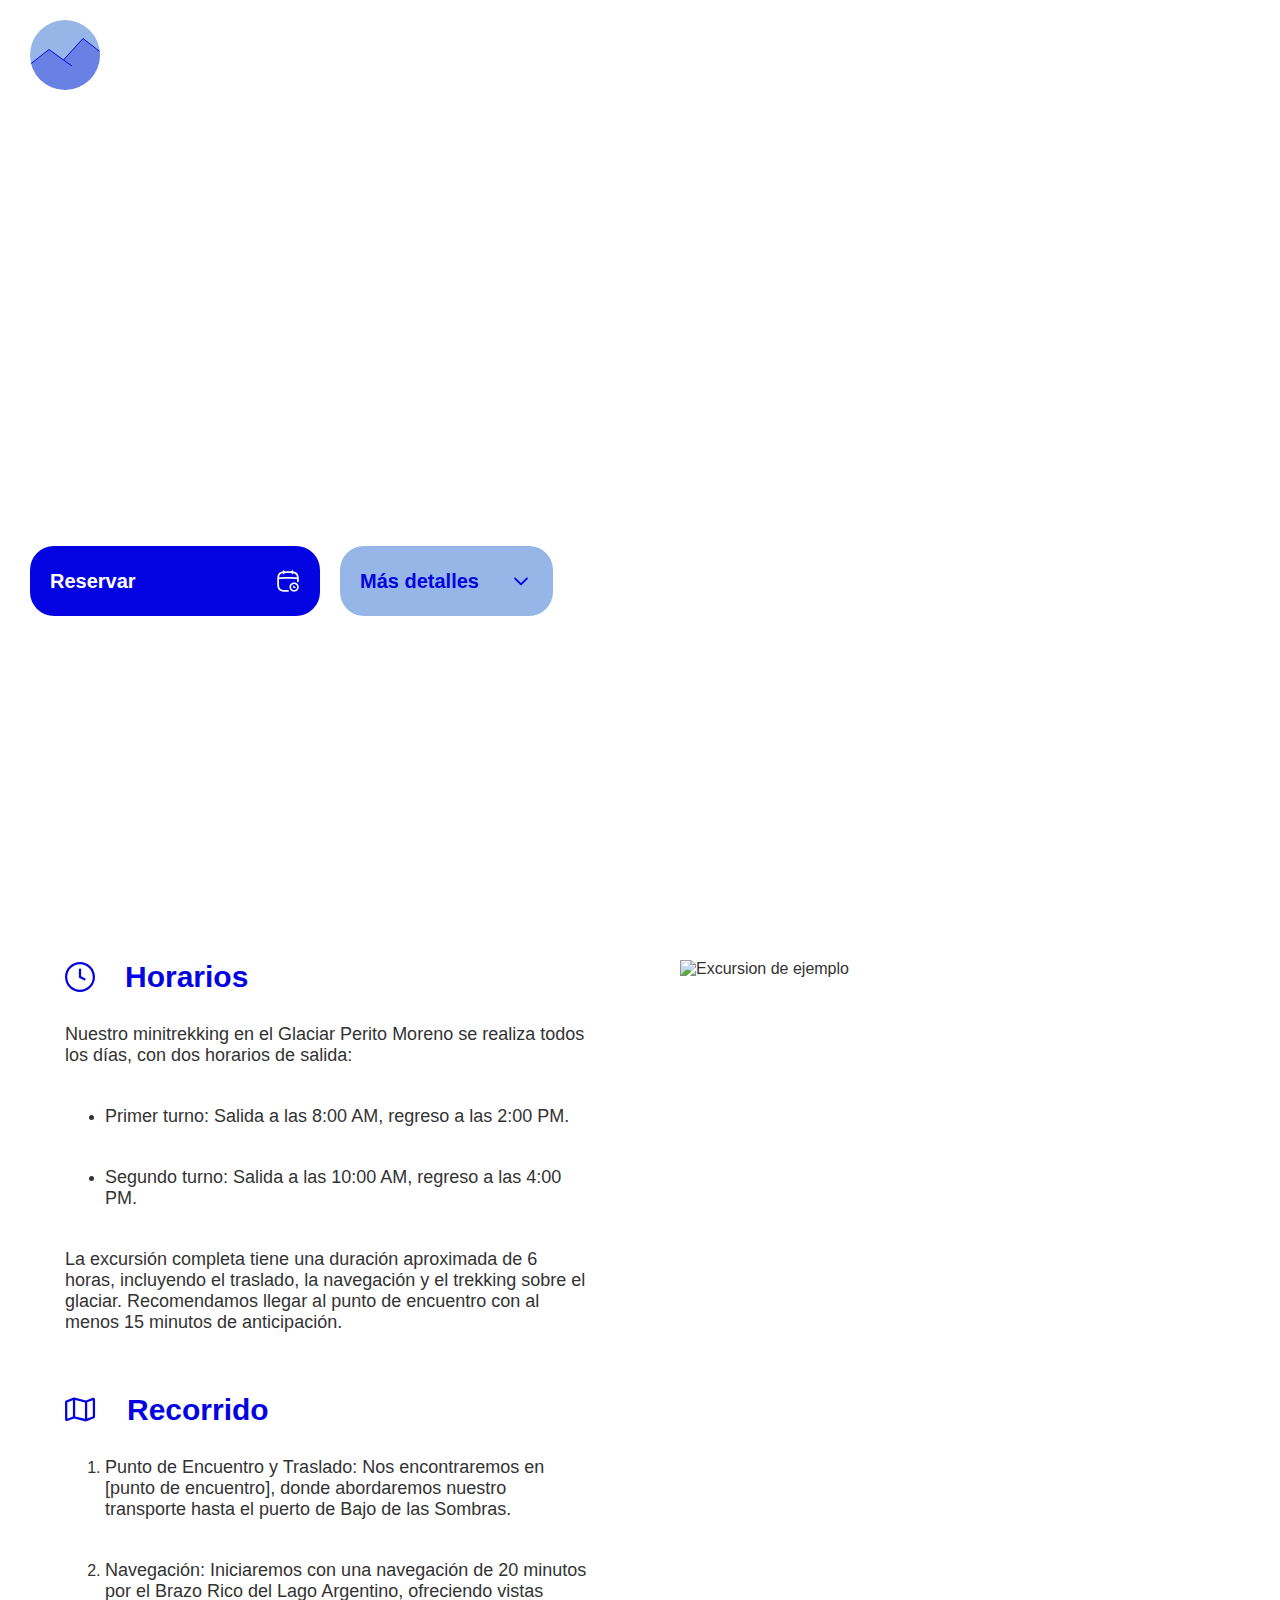
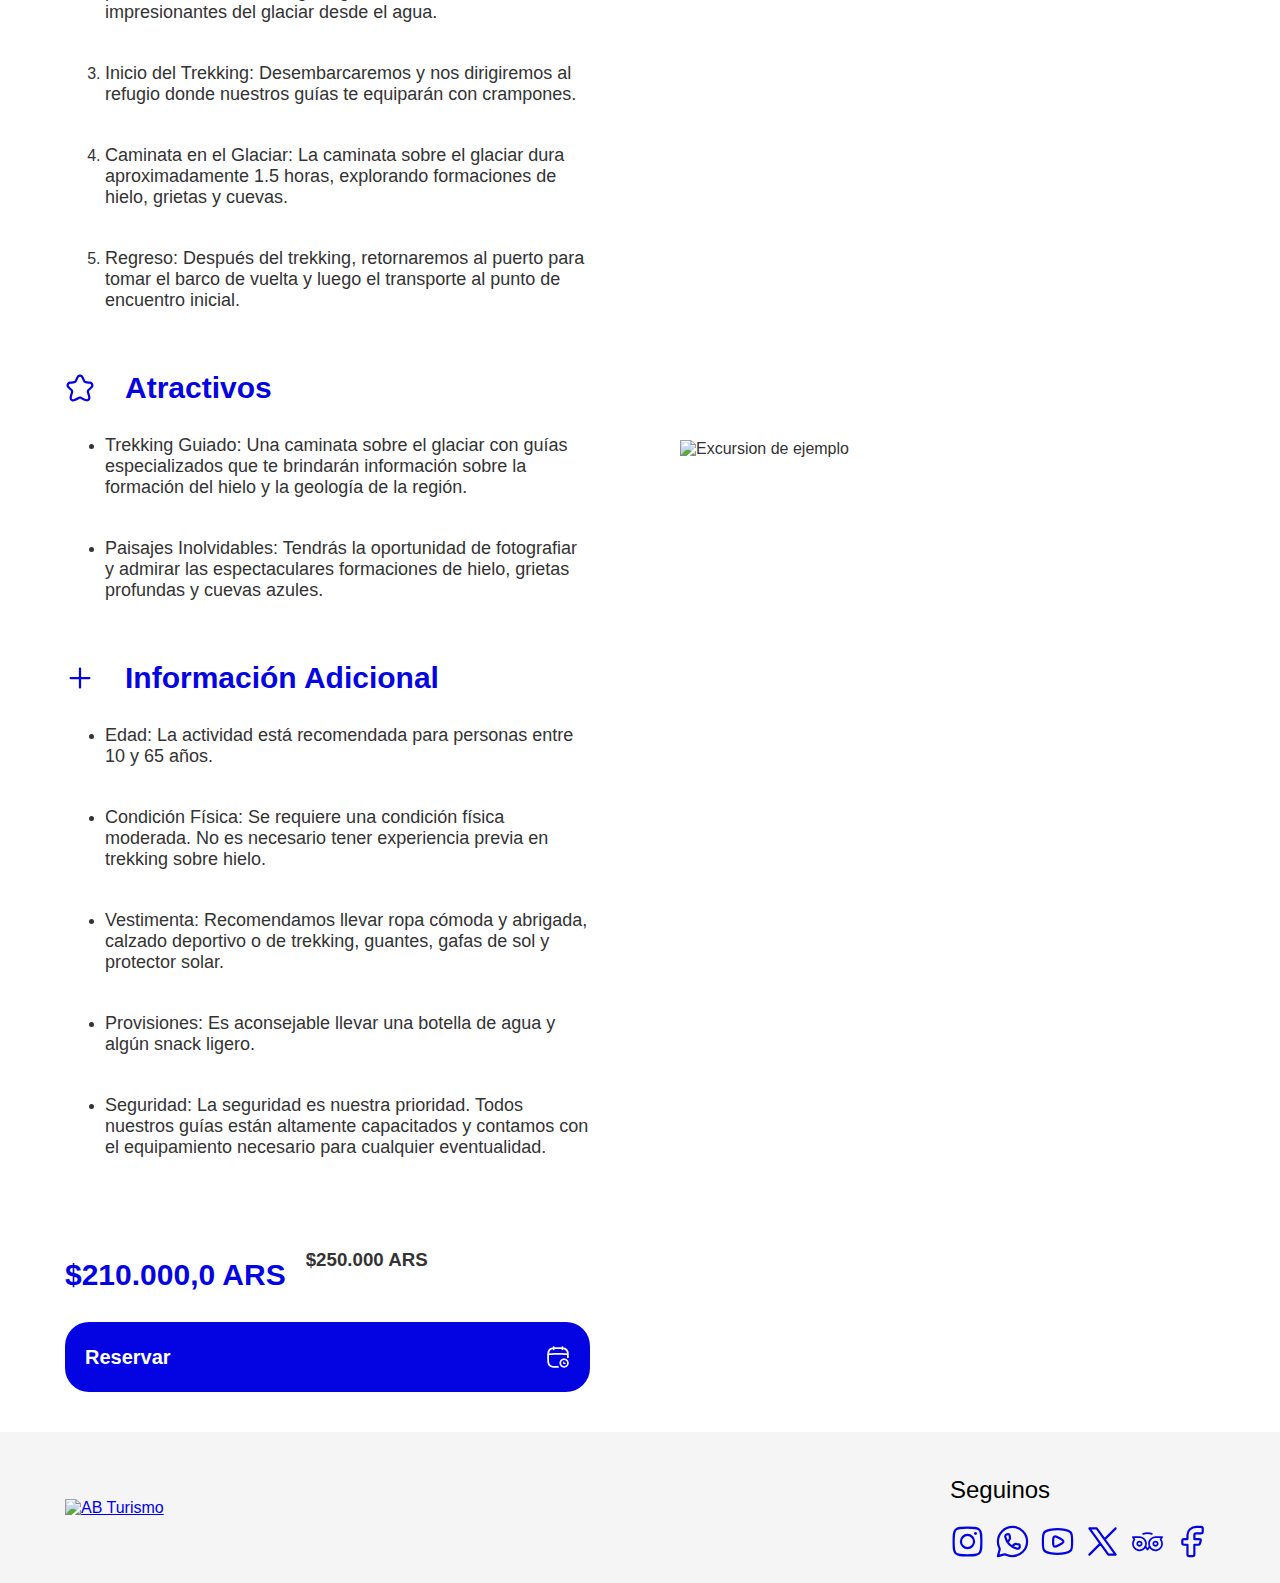
==== commit 97b5bddb: "[Feat] Excursions responsive finished" ====
--- a/excursiones.html
+++ b/excursiones.html
@@ -199,9 +199,9 @@
                         contamos con el equipamiento necesario para cualquier eventualidad.</p>
                 </li>
             </ul>
-            <div class="price">
-                <h2 id="price">$210.000,0 ARS</h2>
-                <h2 id="tachado-2">$250.000 ARS</h2>
+            <div class="last-prices">
+                <h2>$210.000,0 ARS</h2>
+                <h3>$250.000 ARS</h3>
             </div>
             <a href="sobrenosotros.html" class="btn">Reservar <svg width="24" height="24" viewBox="0 0 24 24"
                     fill="none" xmlns="http://www.w3.org/2000/svg">
--- a/css/excursiones.css
+++ b/css/excursiones.css
@@ -310,7 +310,19 @@
     display: none;
 }
 
+.last-prices{
+    display: flex;
+    flex-direction: row;
+    align-items: center;
+    justify-content: flex-start;
+    gap: 20px;
+}
+
 @media (max-width: 768px) {
+    .excursions{
+        width: 100%;
+    }
+
     .container {
         margin-left: unset;
         margin-right: unset;
@@ -384,4 +396,22 @@
     .btn{
         min-width: calc(100% - 60px);
     }
+
+    .last-prices{
+        flex-direction: column;
+        justify-content: flex-start;
+        align-items: flex-start;
+        margin-bottom: 20px;
+    }
+
+    .last-prices h3{
+        text-decoration: line-through;
+        font-size: 27px;
+        opacity: 0.5;
+        margin: 0;
+    }
+
+    .last-prices h2{
+        margin: 0;
+    }
 }